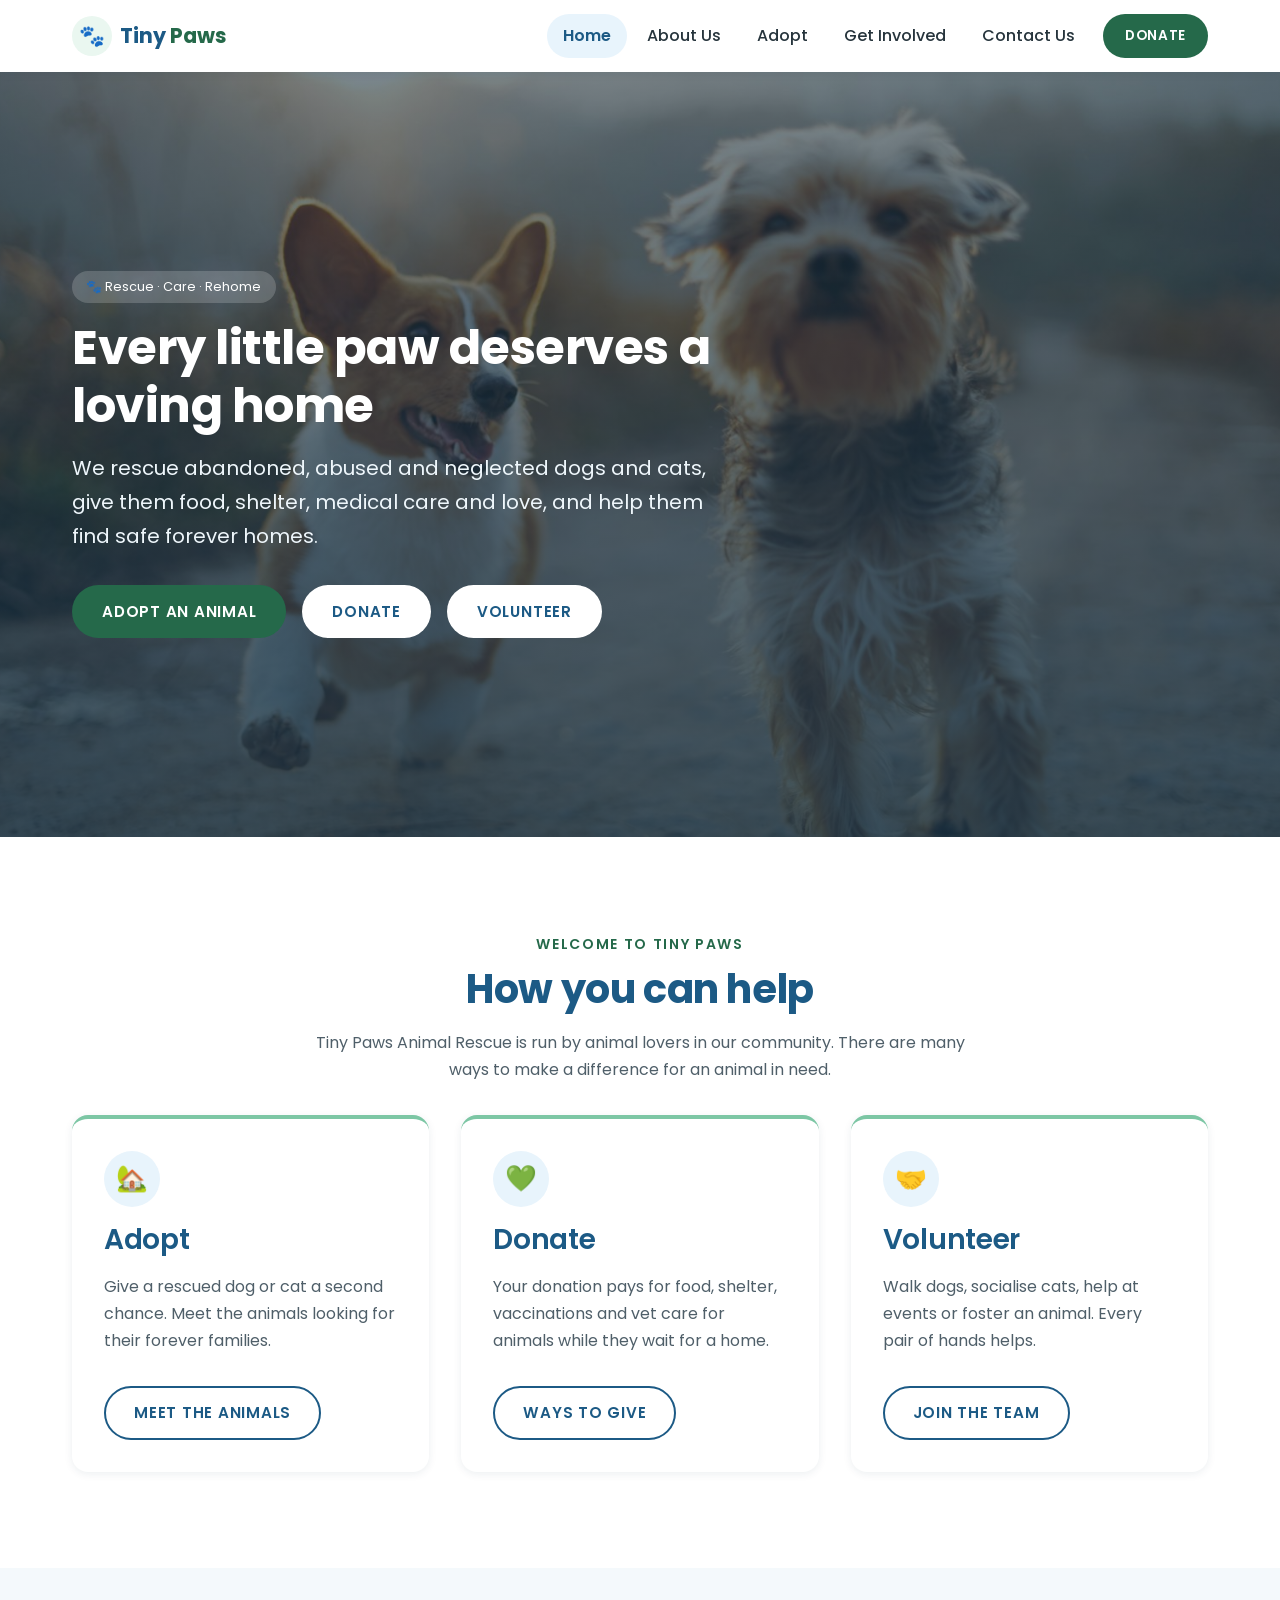
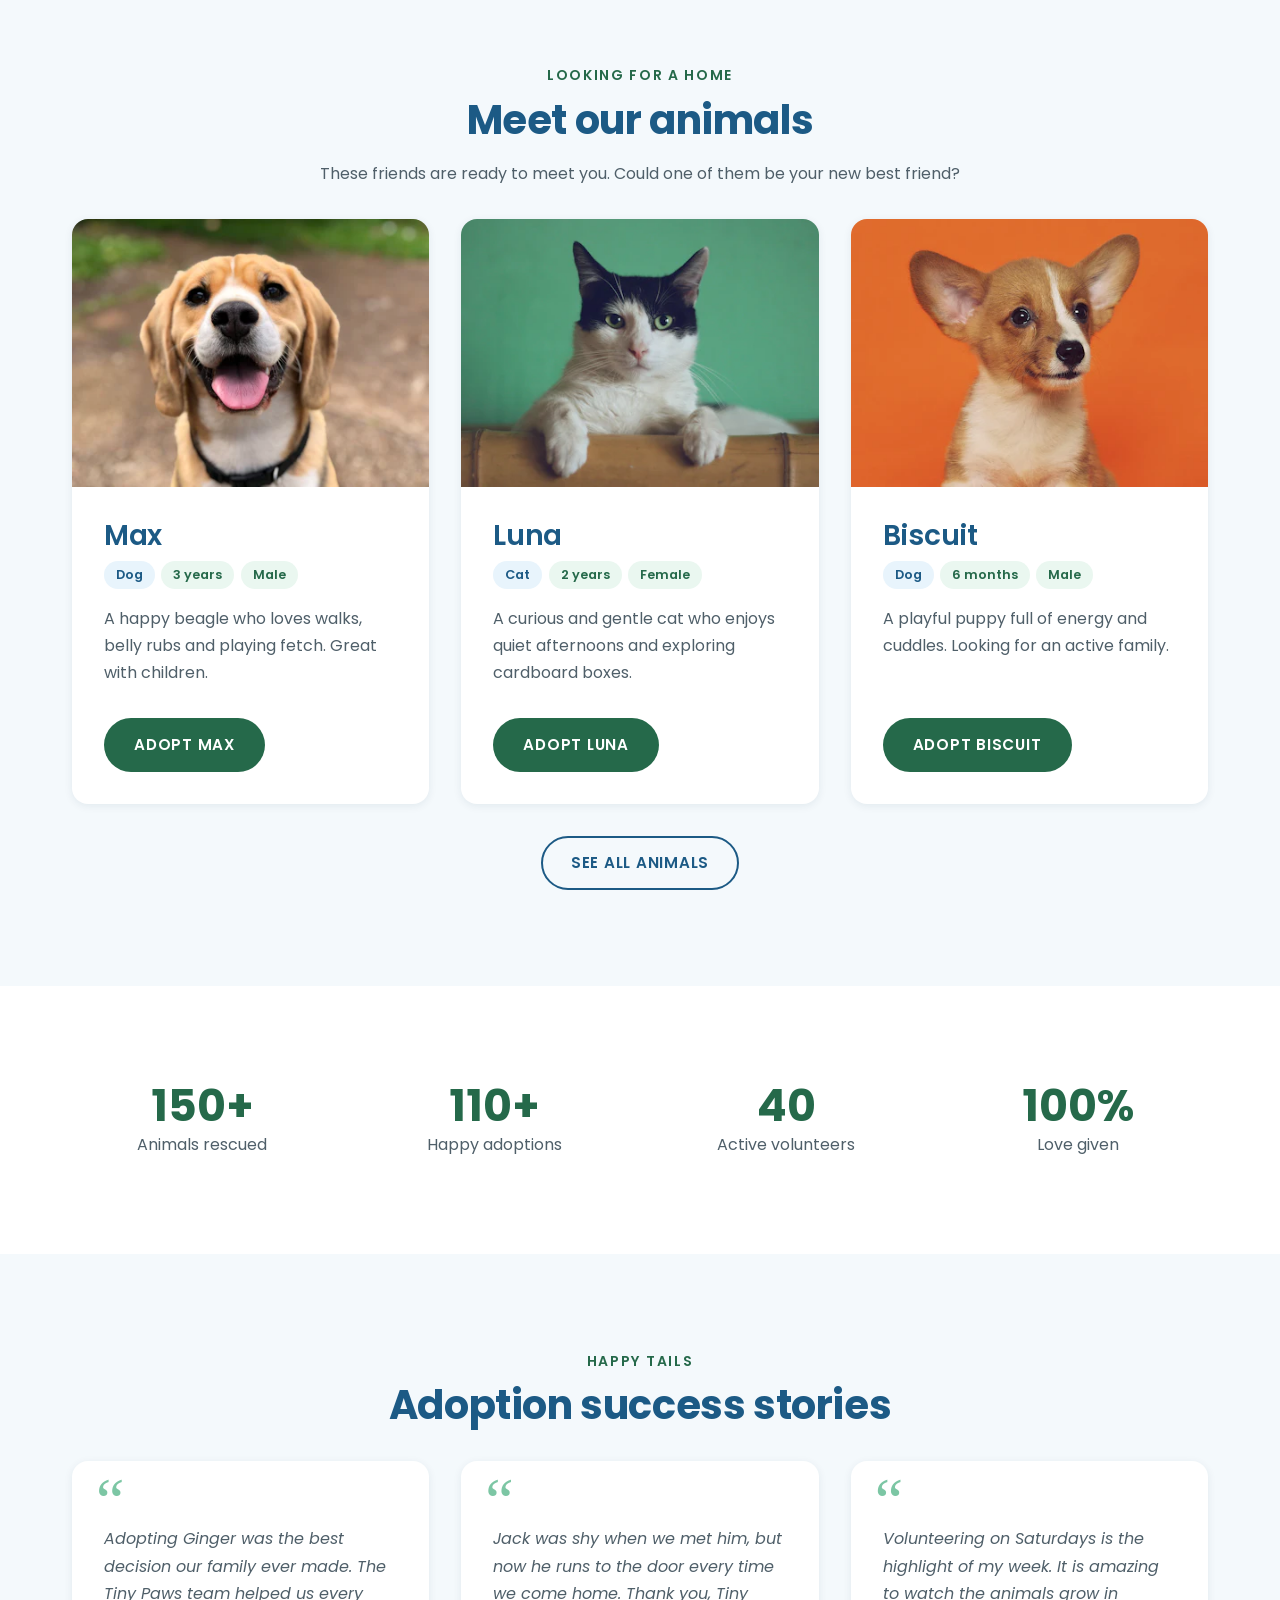
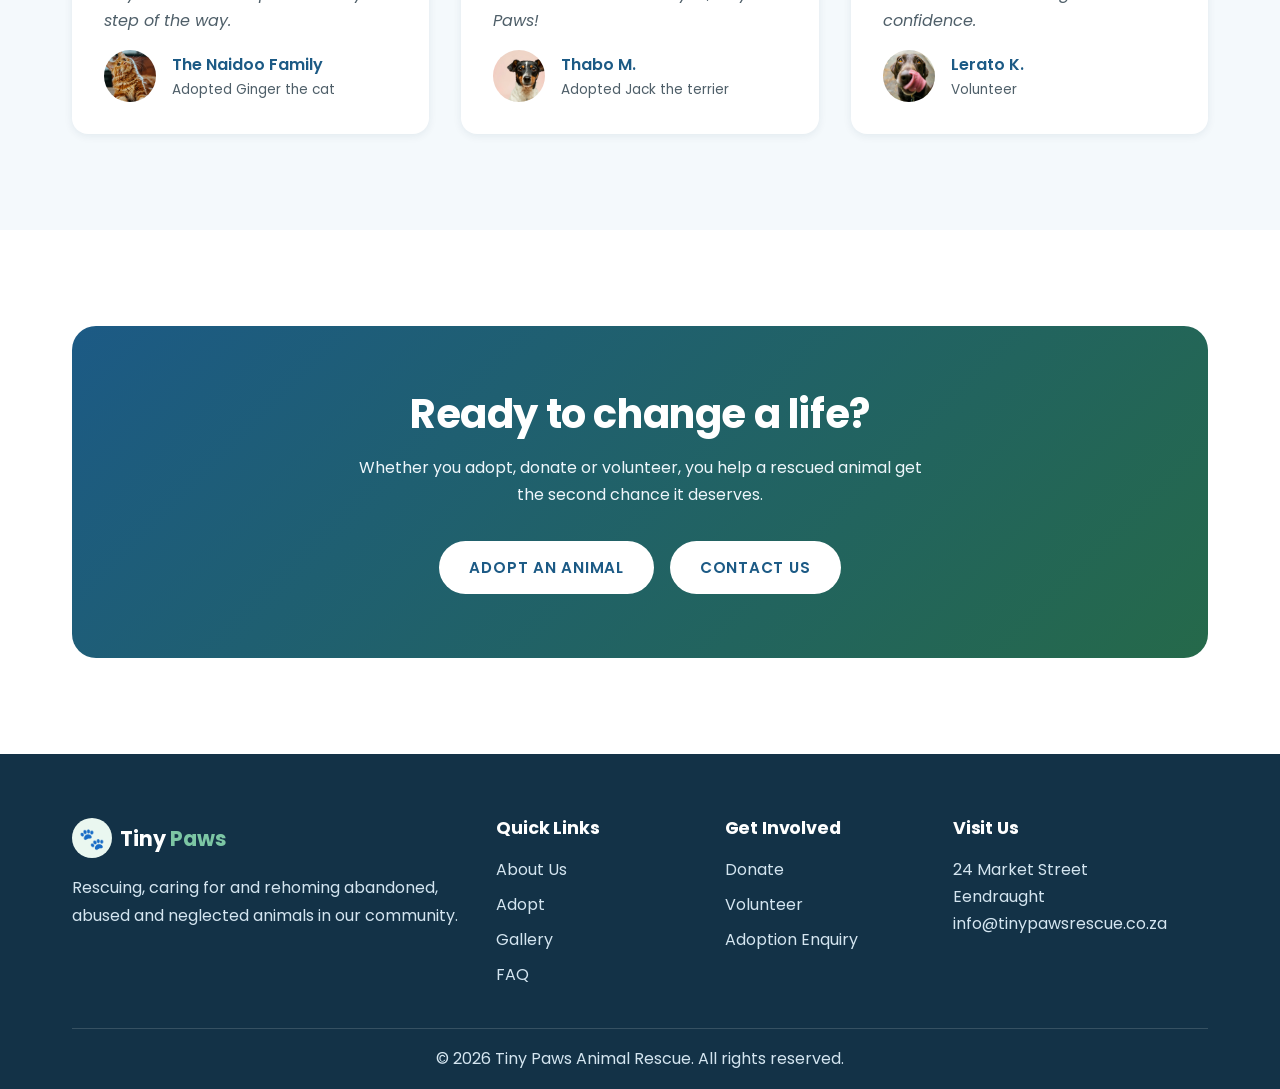
==== index.html @ 9436debb "Add initial Tiny Paws Animal Rescue HTML/CSS site (Part 2)" ====
<!DOCTYPE html>
<html lang="en">
<head>
  <meta charset="UTF-8">
  <meta name="viewport" content="width=device-width, initial-scale=1.0">
  <meta name="description" content="Tiny Paws Animal Rescue rescues and cares for abandoned, abused and neglected dogs and cats in Eendraught and helps them find loving forever homes.">
  <title>Tiny Paws Animal Rescue | Home</title>
  <link rel="preconnect" href="https://fonts.googleapis.com">
  <link rel="preconnect" href="https://fonts.gstatic.com" crossorigin>
  <link href="https://fonts.googleapis.com/css2?family=Poppins:wght@400;500;600;700&display=swap" rel="stylesheet">
  <link rel="stylesheet" href="css/style.css">
</head>
<body>
  <a class="skip-link" href="#main-content">Skip to main content</a>

  <!-- ===== Header ===== -->
  <header class="site-header">
    <div class="container nav-bar">
      <a href="index.html" class="logo">
        <span class="logo-icon" aria-hidden="true">🐾</span>
        <span>Tiny <span class="logo-accent">Paws</span></span>
      </a>

      <input type="checkbox" id="nav-toggle" class="nav-toggle" aria-label="Toggle navigation menu">
      <label for="nav-toggle" class="nav-toggle-label" aria-hidden="true">
        <span class="hamburger-line"></span>
        <span class="hamburger-line"></span>
        <span class="hamburger-line"></span>
      </label>

      <nav class="main-nav" aria-label="Main navigation">
        <ul class="nav-list">
          <li><a href="index.html" class="nav-link" aria-current="page">Home</a></li>
          <li><a href="about.html" class="nav-link">About Us</a></li>
          <li><a href="adopt.html" class="nav-link">Adopt</a></li>
          <li><a href="get-involved.html" class="nav-link">Get Involved</a></li>
          <li><a href="contact.html" class="nav-link">Contact Us</a></li>
          <li class="nav-cta"><a href="get-involved.html#donate" class="btn btn-primary">Donate</a></li>
        </ul>
      </nav>
    </div>
  </header>

  <main id="main-content">
    <!-- ===== Hero ===== -->
    <section class="hero-section" aria-labelledby="hero-title">
      <div class="container">
        <div class="hero-content">
          <span class="hero-eyebrow">🐾 Rescue · Care · Rehome</span>
          <h1 id="hero-title" class="hero-title">Every little paw deserves a loving home</h1>
          <p class="hero-text">We rescue abandoned, abused and neglected dogs and cats, give them food, shelter, medical care and love, and help them find safe forever homes.</p>
          <div class="btn-group">
            <a href="adopt.html" class="btn btn-primary btn-pulse">Adopt an Animal</a>
            <a href="get-involved.html#donate" class="btn btn-light">Donate</a>
            <a href="get-involved.html#volunteer" class="btn btn-light">Volunteer</a>
          </div>
        </div>
      </div>
    </section>

    <!-- ===== Welcome / How you can help ===== -->
    <section class="section" aria-labelledby="help-title">
      <div class="container">
        <div class="section-header">
          <h5>Welcome to Tiny Paws</h5>
          <h2 id="help-title">How you can help</h2>
          <p>Tiny Paws Animal Rescue is run by animal lovers in our community. There are many ways to make a difference for an animal in need.</p>
        </div>

        <div class="card-grid">
          <article class="feature-card">
            <div class="feature-icon" aria-hidden="true">🏡</div>
            <h3>Adopt</h3>
            <p>Give a rescued dog or cat a second chance. Meet the animals looking for their forever families.</p>
            <a href="adopt.html" class="btn btn-secondary">Meet the animals</a>
          </article>
          <article class="feature-card">
            <div class="feature-icon" aria-hidden="true">💚</div>
            <h3>Donate</h3>
            <p>Your donation pays for food, shelter, vaccinations and vet care for animals while they wait for a home.</p>
            <a href="get-involved.html#donate" class="btn btn-secondary">Ways to give</a>
          </article>
          <article class="feature-card">
            <div class="feature-icon" aria-hidden="true">🤝</div>
            <h3>Volunteer</h3>
            <p>Walk dogs, socialise cats, help at events or foster an animal. Every pair of hands helps.</p>
            <a href="get-involved.html#volunteer" class="btn btn-secondary">Join the team</a>
          </article>
        </div>
      </div>
    </section>

    <!-- ===== Featured animals ===== -->
    <section class="section section-alt" aria-labelledby="featured-title">
      <div class="container">
        <div class="section-header">
          <h5>Looking for a home</h5>
          <h2 id="featured-title">Meet our animals</h2>
          <p>These friends are ready to meet you. Could one of them be your new best friend?</p>
        </div>

        <div class="card-grid">
          <article class="animal-card">
            <picture class="animal-image">
              <source type="image/webp" srcset="images/beagle-max-400.webp 400w, images/beagle-max-800.webp 800w" sizes="(min-width: 1024px) 380px, (min-width: 769px) 45vw, 100vw">
              <img src="images/beagle-max-400.jpg" srcset="images/beagle-max-400.jpg 400w, images/beagle-max-800.jpg 800w" sizes="(min-width: 1024px) 380px, (min-width: 769px) 45vw, 100vw" alt="Max, a smiling beagle with a black collar" width="400" height="300" loading="lazy">
            </picture>
            <div class="animal-body">
              <h3>Max</h3>
              <ul class="tag-list" aria-label="Details">
                <li class="tag tag-blue">Dog</li>
                <li class="tag">3 years</li>
                <li class="tag">Male</li>
              </ul>
              <p>A happy beagle who loves walks, belly rubs and playing fetch. Great with children.</p>
              <a href="adopt.html#adoption-form" class="btn btn-primary">Adopt Max</a>
            </div>
          </article>

          <article class="animal-card">
            <picture class="animal-image">
              <source type="image/webp" srcset="images/cat-luna-400.webp 400w, images/cat-luna-800.webp 800w" sizes="(min-width: 1024px) 380px, (min-width: 769px) 45vw, 100vw">
              <img src="images/cat-luna-400.jpg" srcset="images/cat-luna-400.jpg 400w, images/cat-luna-800.jpg 800w" sizes="(min-width: 1024px) 380px, (min-width: 769px) 45vw, 100vw" alt="Luna, a black and white cat peeking out of a box" width="400" height="300" loading="lazy">
            </picture>
            <div class="animal-body">
              <h3>Luna</h3>
              <ul class="tag-list" aria-label="Details">
                <li class="tag tag-blue">Cat</li>
                <li class="tag">2 years</li>
                <li class="tag">Female</li>
              </ul>
              <p>A curious and gentle cat who enjoys quiet afternoons and exploring cardboard boxes.</p>
              <a href="adopt.html#adoption-form" class="btn btn-primary">Adopt Luna</a>
            </div>
          </article>

          <article class="animal-card">
            <picture class="animal-image">
              <source type="image/webp" srcset="images/corgi-biscuit-400.webp 400w, images/corgi-biscuit-800.webp 800w" sizes="(min-width: 1024px) 380px, (min-width: 769px) 45vw, 100vw">
              <img src="images/corgi-biscuit-400.jpg" srcset="images/corgi-biscuit-400.jpg 400w, images/corgi-biscuit-800.jpg 800w" sizes="(min-width: 1024px) 380px, (min-width: 769px) 45vw, 100vw" alt="Biscuit, a corgi-mix puppy with big ears" width="400" height="300" loading="lazy">
            </picture>
            <div class="animal-body">
              <h3>Biscuit</h3>
              <ul class="tag-list" aria-label="Details">
                <li class="tag tag-blue">Dog</li>
                <li class="tag">6 months</li>
                <li class="tag">Male</li>
              </ul>
              <p>A playful puppy full of energy and cuddles. Looking for an active family.</p>
              <a href="adopt.html#adoption-form" class="btn btn-primary">Adopt Biscuit</a>
            </div>
          </article>
        </div>

        <div class="section-footer">
          <a href="adopt.html" class="btn btn-secondary">See all animals</a>
        </div>
      </div>
    </section>

    <!-- ===== Stats ===== -->
    <section class="section" aria-labelledby="stats-title">
      <div class="container">
        <h2 id="stats-title" class="sr-only">Our impact</h2>
        <div class="stats-grid">
          <div class="stat">
            <span class="stat-number">150+</span>
            <span class="stat-label">Animals rescued</span>
          </div>
          <div class="stat">
            <span class="stat-number">110+</span>
            <span class="stat-label">Happy adoptions</span>
          </div>
          <div class="stat">
            <span class="stat-number">40</span>
            <span class="stat-label">Active volunteers</span>
          </div>
          <div class="stat">
            <span class="stat-number">100%</span>
            <span class="stat-label">Love given</span>
          </div>
        </div>
      </div>
    </section>

    <!-- ===== Testimonials ===== -->
    <section class="section section-alt" aria-labelledby="stories-title">
      <div class="container">
        <div class="section-header">
          <h5>Happy tails</h5>
          <h2 id="stories-title">Adoption success stories</h2>
        </div>

        <div class="card-grid">
          <figure class="testimonial-card">
            <blockquote class="testimonial-text">
              <p>Adopting Ginger was the best decision our family ever made. The Tiny Paws team helped us every step of the way.</p>
            </blockquote>
            <figcaption class="testimonial-author">
              <img src="images/cat-ginger-400.jpg" alt="" width="52" height="52" loading="lazy">
              <span>
                <span class="testimonial-name">The Naidoo Family</span>
                <span class="testimonial-role">Adopted Ginger the cat</span>
              </span>
            </figcaption>
          </figure>

          <figure class="testimonial-card">
            <blockquote class="testimonial-text">
              <p>Jack was shy when we met him, but now he runs to the door every time we come home. Thank you, Tiny Paws!</p>
            </blockquote>
            <figcaption class="testimonial-author">
              <img src="images/terrier-jack-400.jpg" alt="" width="52" height="52" loading="lazy">
              <span>
                <span class="testimonial-name">Thabo M.</span>
                <span class="testimonial-role">Adopted Jack the terrier</span>
              </span>
            </figcaption>
          </figure>

          <figure class="testimonial-card">
            <blockquote class="testimonial-text">
              <p>Volunteering on Saturdays is the highlight of my week. It is amazing to watch the animals grow in confidence.</p>
            </blockquote>
            <figcaption class="testimonial-author">
              <img src="images/labrador-happy-400.jpg" alt="" width="52" height="52" loading="lazy">
              <span>
                <span class="testimonial-name">Lerato K.</span>
                <span class="testimonial-role">Volunteer</span>
              </span>
            </figcaption>
          </figure>
        </div>
      </div>
    </section>

    <!-- ===== CTA ===== -->
    <section class="section" aria-labelledby="cta-title">
      <div class="container">
        <div class="cta-banner">
          <h2 id="cta-title">Ready to change a life?</h2>
          <p>Whether you adopt, donate or volunteer, you help a rescued animal get the second chance it deserves.</p>
          <div class="btn-group">
            <a href="adopt.html" class="btn btn-light">Adopt an Animal</a>
            <a href="contact.html" class="btn btn-light">Contact Us</a>
          </div>
        </div>
      </div>
    </section>
  </main>

  <!-- ===== Footer ===== -->
  <footer class="site-footer">
    <div class="container">
      <div class="footer-grid">
        <div>
          <a href="index.html" class="logo">
            <span class="logo-icon" aria-hidden="true">🐾</span>
            <span>Tiny <span class="logo-accent">Paws</span></span>
          </a>
          <p>Rescuing, caring for and rehoming abandoned, abused and neglected animals in our community.</p>
        </div>
        <div>
          <h2>Quick Links</h2>
          <ul class="footer-links">
            <li><a href="about.html">About Us</a></li>
            <li><a href="adopt.html">Adopt</a></li>
            <li><a href="about.html#gallery">Gallery</a></li>
            <li><a href="contact.html#faq">FAQ</a></li>
          </ul>
        </div>
        <div>
          <h2>Get Involved</h2>
          <ul class="footer-links">
            <li><a href="get-involved.html#donate">Donate</a></li>
            <li><a href="get-involved.html#volunteer">Volunteer</a></li>
            <li><a href="adopt.html#adoption-form">Adoption Enquiry</a></li>
          </ul>
        </div>
        <div>
          <h2>Visit Us</h2>
          <address>
            24 Market Street<br>
            Eendraught<br>
            <a href="mailto:info@tinypawsrescue.co.za">info@tinypawsrescue.co.za</a>
          </address>
        </div>
      </div>
      <div class="footer-bottom">
        <p>&copy; 2026 Tiny Paws Animal Rescue. All rights reserved.</p>
      </div>
    </div>
  </footer>
</body>
</html>
---- css/style.css ----
/* ==========================================================================
   TINY PAWS ANIMAL RESCUE — MAIN STYLESHEET (style.css)
   Mobile-first, responsive, WCAG 2.1 AA.

   Link on every page (inside <head>):
   <link rel="stylesheet" href="css/style.css">

   CONTENTS
   01. CSS Reset
   02. Custom Properties (Design Tokens)
   03. Base Typography
   04. Links & Buttons
   05. Layout Helpers (container, sections)
   06. Header & Navigation (incl. hamburger)
   07. Hero Section & Page Banner
   08. Cards & Grids (features, animals, stats)
   09. Split Section
   10. Gallery
   11. Testimonials
   12. Call-to-Action Banner
   13. Forms
   14. Contact Section
   15. FAQ
   16. Donate
   17. Footer
   18. Utilities & Accessibility
   19. Animations
   20. Media Queries (480 / 768 / 1024 / 1440)
   21. Reduced Motion
   22. Print Styles
   ========================================================================== */


/* ==========================================================================
   01. CSS RESET
   ========================================================================== */
*,
*::before,
*::after {
  box-sizing: border-box;
  margin: 0;
  padding: 0;
}

html {
  -webkit-text-size-adjust: 100%;
  text-size-adjust: 100%;
  scroll-behavior: smooth;
}

body {
  min-height: 100vh;
  overflow-x: hidden;
}

img,
picture,
svg {
  display: block;
  max-width: 100%;
  height: auto;
}

input,
button,
textarea,
select {
  font: inherit;
  color: inherit;
}

ul[role="list"],
ol[role="list"] {
  list-style: none;
}

p,
h1,
h2,
h3,
h4,
h5,
h6 {
  overflow-wrap: break-word;
}


/* ==========================================================================
   02. CUSTOM PROPERTIES (DESIGN TOKENS)
   Colours follow the project proposal: light blue, white and soft green.
   "-dark" shades are used wherever text sits on the colour, so that
   contrast meets WCAG AA (4.5:1 or better).
   ========================================================================== */
:root {
  /* Colour palette */
  --color-primary: #5aa9e6;         /* Light Blue – decorative, borders */
  --color-primary-dark: #1c5a85;    /* Deep Blue – headings, links (7.2:1 on white) */
  --color-primary-light: #e8f4fc;   /* Pale Blue – section backgrounds */
  --color-secondary: #7cc6a4;       /* Soft Green – decorative */
  --color-secondary-dark: #25694a;  /* Deep Green – CTA buttons (6.4:1 with white) */
  --color-secondary-light: #eaf7f0; /* Pale Green – tags, highlights */
  --color-text: #26343c;            /* Charcoal – body text */
  --color-text-muted: #4f5f69;      /* Muted text (6.4:1 on white) */
  --color-white: #ffffff;
  --color-bg-light: #f4f9fc;        /* Light section background */
  --color-border: #d3e3ee;
  --color-footer: #133247;
  --color-error: #b3261e;

  /* Typography — Poppins throughout (per proposal), Arial fallback */
  --font-heading: "Poppins", Arial, Helvetica, sans-serif;
  --font-subheading: "Poppins", Arial, Helvetica, sans-serif;
  --font-body: "Poppins", Arial, Helvetica, sans-serif;

  /* Spacing scale */
  --space-xs: 0.5rem;
  --space-sm: 1rem;
  --space-md: 2rem;
  --space-lg: 4rem;
  --space-xl: 6rem;
  --section-padding: clamp(3rem, 8vw, 6rem);

  /* Border radius */
  --radius-sm: 0.5rem;
  --radius-md: 1rem;
  --radius-lg: 1.5rem;
  --radius-pill: 50rem;
  --radius-round: 50%;

  /* Shadows */
  --shadow-sm: 0 2px 8px rgba(19, 50, 71, 0.08);
  --shadow-md: 0 8px 24px rgba(19, 50, 71, 0.12);
  --shadow-lg: 0 16px 40px rgba(19, 50, 71, 0.18);

  /* Motion */
  --transition-fast: 0.2s ease;
  --transition-base: 0.3s ease;

  /* Layout */
  --container-max: 1200px;
  --header-height: 4.5rem;
}


/* ==========================================================================
   03. BASE TYPOGRAPHY
   ========================================================================== */
body {
  font-family: var(--font-body);
  font-size: 1rem;
  font-weight: 400;
  line-height: 1.7;
  color: var(--color-text);
  background-color: var(--color-white);
}

h1,
h2,
h3,
h4 {
  font-family: var(--font-heading);
  color: var(--color-primary-dark);
  line-height: 1.2;
  letter-spacing: -0.01em;
  margin-bottom: var(--space-sm);
}

h1 {
  font-size: clamp(2.1rem, 5vw + 0.5rem, 3rem);
  font-weight: 700;
}

h2 {
  font-size: clamp(1.75rem, 3.5vw + 0.5rem, 2.5rem);
  font-weight: 700;
}

h3 {
  font-size: clamp(1.3rem, 2vw + 0.5rem, 1.75rem);
  font-weight: 600;
}

h4 {
  font-size: 1.25rem;
  font-weight: 600;
}

h5,
h6 {
  font-family: var(--font-subheading);
  font-size: 0.875rem;
  font-weight: 600;
  text-transform: uppercase;
  letter-spacing: 0.12em;
  color: var(--color-secondary-dark);
  margin-bottom: var(--space-xs);
}

h6 {
  font-size: 0.75rem;
}

p {
  font-size: 1rem;
  line-height: 1.7;
  margin-bottom: var(--space-sm);
}

p:last-child {
  margin-bottom: 0;
}

strong {
  font-weight: 600;
}

.lead {
  font-size: clamp(1.05rem, 1vw + 0.8rem, 1.2rem);
  color: var(--color-text-muted);
}


/* ==========================================================================
   04. LINKS & BUTTONS
   ========================================================================== */
a {
  color: var(--color-primary-dark);
  text-underline-offset: 0.2em;
  transition: color var(--transition-fast);
}

a:visited {
  color: #3d4f8c;
}

a:hover {
  color: var(--color-secondary-dark);
}

a:active {
  color: var(--color-text);
}

/* Base button */
.btn {
  display: inline-flex;
  align-items: center;
  justify-content: center;
  gap: var(--space-xs);
  min-height: 2.75rem; /* 44px touch target */
  padding: 0.75rem 1.75rem;
  font-family: var(--font-subheading);
  font-size: 0.95rem;
  font-weight: 600;
  text-transform: uppercase;
  letter-spacing: 0.05em;
  text-decoration: none;
  border: 2px solid transparent;
  border-radius: var(--radius-pill);
  cursor: pointer;
  transition: transform var(--transition-base),
    box-shadow var(--transition-base),
    background-color var(--transition-base),
    color var(--transition-base);
}

/* Primary — green CTA */
.btn-primary,
.btn-primary:visited {
  background-color: var(--color-secondary-dark);
  color: var(--color-white);
}

.btn-primary:hover {
  background-color: #1d563c;
  color: var(--color-white);
  transform: translateY(-3px);
  box-shadow: var(--shadow-md);
}

/* Secondary — outlined blue, fills on hover */
.btn-secondary,
.btn-secondary:visited {
  background-color: transparent;
  border-color: var(--color-primary-dark);
  color: var(--color-primary-dark);
}

.btn-secondary:hover {
  background-color: var(--color-primary-dark);
  color: var(--color-white);
  transform: translateY(-3px);
  box-shadow: var(--shadow-md);
}

/* Light — for dark or image backgrounds */
.btn-light,
.btn-light:visited {
  background-color: var(--color-white);
  color: var(--color-primary-dark);
}

.btn-light:hover {
  background-color: var(--color-primary-light);
  color: var(--color-primary-dark);
  transform: translateY(-3px);
  box-shadow: var(--shadow-md);
}

.btn:active {
  transform: translateY(0);
  box-shadow: var(--shadow-sm);
}

.btn:disabled,
.btn[aria-disabled="true"] {
  opacity: 0.55;
  cursor: not-allowed;
  transform: none;
  box-shadow: none;
}

.btn-block {
  width: 100%;
}

.btn-group {
  display: flex;
  flex-wrap: wrap;
  gap: var(--space-sm);
}


/* ==========================================================================
   05. LAYOUT HELPERS
   ========================================================================== */
.container {
  width: 100%;
  max-width: var(--container-max);
  margin-inline: auto;
  padding-inline: 1rem;
}

.section {
  padding-block: var(--section-padding);
}

.section-alt {
  background-color: var(--color-bg-light);
}

.section-header {
  max-width: 42rem;
  margin: 0 auto var(--space-md);
  text-align: center;
}

.section-header p {
  color: var(--color-text-muted);
}

.section-footer {
  margin-top: var(--space-md);
  text-align: center;
}


/* ==========================================================================
   06. HEADER & NAVIGATION
   Hamburger menu uses a hidden checkbox (no JavaScript required).
   ========================================================================== */
.site-header {
  position: sticky;
  top: 0;
  z-index: 1000;
  background-color: var(--color-white);
  box-shadow: var(--shadow-sm);
}

.nav-bar {
  position: relative;
  display: flex;
  align-items: center;
  justify-content: space-between;
  min-height: var(--header-height);
}

.logo,
.logo:visited {
  display: flex;
  align-items: center;
  gap: var(--space-xs);
  font-family: var(--font-heading);
  font-size: 1.3rem;
  font-weight: 700;
  color: var(--color-primary-dark);
  text-decoration: none;
}

.logo:hover {
  color: var(--color-primary-dark);
}

.logo-icon {
  display: grid;
  place-items: center;
  width: 2.5rem;
  height: 2.5rem;
  font-size: 1.3rem;
  background-color: var(--color-secondary-light);
  border-radius: var(--radius-round);
}

.logo-accent {
  color: var(--color-secondary-dark);
}

/* Hamburger button (label for the checkbox) */
.nav-toggle-label {
  display: flex;
  flex-direction: column;
  justify-content: center;
  gap: 5px;
  width: 2.75rem;
  height: 2.75rem;
  padding: 0.6rem;
  border-radius: var(--radius-sm);
  cursor: pointer;
  transition: background-color var(--transition-fast);
}

.nav-toggle-label:hover {
  background-color: var(--color-primary-light);
}

.hamburger-line {
  display: block;
  width: 100%;
  height: 3px;
  background-color: var(--color-primary-dark);
  border-radius: 2px;
  transition: transform var(--transition-base), opacity var(--transition-base);
}

/* Show keyboard focus on the label when the hidden checkbox is focused */
.nav-toggle:focus-visible + .nav-toggle-label {
  outline: 3px solid var(--color-primary);
  outline-offset: 2px;
}

/* Animate hamburger into an "X" when open */
.nav-toggle:checked + .nav-toggle-label .hamburger-line:nth-child(1) {
  transform: translateY(8px) rotate(45deg);
}

.nav-toggle:checked + .nav-toggle-label .hamburger-line:nth-child(2) {
  opacity: 0;
}

.nav-toggle:checked + .nav-toggle-label .hamburger-line:nth-child(3) {
  transform: translateY(-8px) rotate(-45deg);
}

/* Mobile menu panel (hidden by default) */
.main-nav {
  position: absolute;
  top: 100%;
  left: -1rem;
  right: -1rem;
  display: none;
  background-color: var(--color-white);
  box-shadow: var(--shadow-md);
}

.nav-toggle:checked ~ .main-nav {
  display: block;
  animation: fadeIn 0.25s ease;
}

.nav-list {
  list-style: none;
  display: flex;
  flex-direction: column;
  padding: var(--space-sm);
}

.nav-link,
.nav-link:visited {
  display: block;
  padding: 0.75rem 1rem;
  font-family: var(--font-subheading);
  font-weight: 500;
  color: var(--color-text);
  text-decoration: none;
  border-radius: var(--radius-sm);
  transition: background-color var(--transition-fast), color var(--transition-fast);
}

.nav-link:hover,
.nav-link[aria-current="page"] {
  background-color: var(--color-primary-light);
  color: var(--color-primary-dark);
}

.nav-link[aria-current="page"] {
  font-weight: 600;
}

.nav-cta {
  margin-top: var(--space-xs);
}


/* ==========================================================================
   07. HERO SECTION & PAGE BANNER
   ========================================================================== */
.hero-section {
  position: relative;
  display: flex;
  align-items: center;
  min-height: 80vh;
  padding-block: var(--space-lg);
  color: var(--color-white);
  background-color: var(--color-primary-dark);
  background-image: url("../images/hero-800.jpg");
  background-image: image-set(
    url("../images/hero-800.jpg") 1x,
    url("../images/hero-1600.jpg") 2x
  );
  background-size: cover;
  background-position: center 30%;
}

/* Dark gradient overlay keeps white text readable on the photo */
.hero-section::before {
  content: "";
  position: absolute;
  inset: 0;
  background: linear-gradient(
    180deg,
    rgba(19, 50, 71, 0.55) 0%,
    rgba(19, 50, 71, 0.8) 100%
  );
}

.hero-content {
  position: relative;
  z-index: 1;
  max-width: 40rem;
  animation: fadeInUp 0.9s ease both;
}

.hero-eyebrow {
  display: inline-block;
  padding: 0.35rem 0.9rem;
  margin-bottom: var(--space-sm);
  font-size: 0.8rem;
  color: var(--color-white);
  background-color: rgba(255, 255, 255, 0.18);
  border-radius: var(--radius-pill);
}

.hero-title {
  color: var(--color-white);
}

.hero-text {
  font-size: clamp(1.05rem, 1vw + 0.8rem, 1.25rem);
  margin-bottom: var(--space-md);
  color: #eef6fb;
}

/* Inner page banner */
.page-banner {
  padding-block: clamp(2.5rem, 6vw, 4.5rem);
  text-align: center;
  background: linear-gradient(135deg, var(--color-primary-light), var(--color-secondary-light));
}

.page-banner p {
  max-width: 40rem;
  margin-inline: auto;
  color: var(--color-text-muted);
}


/* ==========================================================================
   08. CARDS & GRIDS
   ========================================================================== */
/* Responsive auto-fit grid; min() prevents overflow on very small screens */
.card-grid {
  display: grid;
  grid-template-columns: repeat(auto-fit, minmax(min(300px, 100%), 1fr));
  gap: var(--space-md);
}

.card-grid-sm {
  grid-template-columns: repeat(auto-fit, minmax(min(240px, 100%), 1fr));
}

/* Feature / info card */
.feature-card {
  padding: var(--space-md);
  background-color: var(--color-white);
  border-radius: var(--radius-md);
  box-shadow: var(--shadow-sm);
  border-top: 4px solid var(--color-secondary);
  transition: transform var(--transition-base), box-shadow var(--transition-base);
}

.feature-card:hover {
  transform: translateY(-6px);
  box-shadow: var(--shadow-md);
}

.feature-icon {
  display: grid;
  place-items: center;
  width: 3.5rem;
  height: 3.5rem;
  margin-bottom: var(--space-sm);
  font-size: 1.6rem;
  font-weight: 700;
  color: var(--color-primary-dark);
  background-color: var(--color-primary-light);
  border-radius: var(--radius-round);
}

.feature-card p {
  color: var(--color-text-muted);
}

.feature-card .btn {
  margin-top: var(--space-sm);
}

/* Animal profile card */
.animal-card {
  display: flex;
  flex-direction: column;
  overflow: hidden;
  background-color: var(--color-white);
  border-radius: var(--radius-md);
  box-shadow: var(--shadow-sm);
  transition: transform var(--transition-base), box-shadow var(--transition-base);
}

.animal-card:hover {
  transform: translateY(-6px);
  box-shadow: var(--shadow-md);
}

.animal-image img {
  width: 100%;
  aspect-ratio: 4 / 3;
  object-fit: cover;
  transition: transform 0.5s ease;
}

.animal-card:hover .animal-image img {
  transform: scale(1.05);
}

.animal-image {
  overflow: hidden;
}

.animal-body {
  display: flex;
  flex-direction: column;
  flex: 1;
  padding: var(--space-md);
}

.animal-body h3 {
  margin-bottom: var(--space-xs);
}

.animal-body p {
  flex: 1;
  color: var(--color-text-muted);
}

.animal-body .btn {
  margin-top: var(--space-sm);
  align-self: flex-start;
}

.tag-list {
  list-style: none;
  display: flex;
  flex-wrap: wrap;
  gap: 0.4rem;
  margin-bottom: var(--space-sm);
}

.tag {
  padding: 0.2rem 0.75rem;
  font-size: 0.8rem;
  font-weight: 600;
  color: var(--color-secondary-dark);
  background-color: var(--color-secondary-light);
  border-radius: var(--radius-pill);
}

.tag-blue {
  color: var(--color-primary-dark);
  background-color: var(--color-primary-light);
}

/* Stats */
.stats-grid {
  display: grid;
  grid-template-columns: repeat(2, 1fr);
  gap: var(--space-md);
  text-align: center;
}

.stat-number {
  display: block;
  font-family: var(--font-heading);
  font-size: clamp(2rem, 4vw + 0.5rem, 2.75rem);
  font-weight: 700;
  line-height: 1.1;
  color: var(--color-secondary-dark);
}

.stat-label {
  color: var(--color-text-muted);
}


/* ==========================================================================
   09. SPLIT SECTION (text + image)
   ========================================================================== */
.split-section {
  display: grid;
  gap: var(--space-md);
  align-items: center;
}

.split-image img {
  width: 100%;
  border-radius: var(--radius-lg);
  box-shadow: var(--shadow-md);
  object-fit: cover;
}

.check-list {
  list-style: none;
  margin-bottom: var(--space-md);
}

.check-list li {
  position: relative;
  padding-left: 2rem;
  margin-bottom: var(--space-xs);
}

.check-list li::before {
  content: "✓";
  position: absolute;
  left: 0;
  top: 0.1rem;
  display: grid;
  place-items: center;
  width: 1.4rem;
  height: 1.4rem;
  font-size: 0.8rem;
  font-weight: 700;
  color: var(--color-white);
  background-color: var(--color-secondary-dark);
  border-radius: var(--radius-round);
}


/* ==========================================================================
   10. GALLERY
   ========================================================================== */
.gallery-grid {
  display: grid;
  grid-template-columns: repeat(2, 1fr);
  gap: var(--space-sm);
}

.gallery-item {
  position: relative;
  overflow: hidden;
  border-radius: var(--radius-md);
  box-shadow: var(--shadow-sm);
}

.gallery-item img {
  width: 100%;
  height: 100%;
  aspect-ratio: 1 / 1;
  object-fit: cover;
  transition: transform 0.5s ease;
}

.gallery-item:hover img {
  transform: scale(1.08);
}

.gallery-caption {
  position: absolute;
  inset: auto 0 0 0;
  padding: 1.5rem 0.75rem 0.6rem;
  font-size: 0.85rem;
  font-weight: 500;
  color: var(--color-white);
  background: linear-gradient(transparent, rgba(19, 50, 71, 0.85));
}


/* ==========================================================================
   11. TESTIMONIALS
   ========================================================================== */
.testimonial-card {
  position: relative;
  padding: var(--space-md);
  padding-top: var(--space-lg);
  background-color: var(--color-white);
  border-radius: var(--radius-md);
  box-shadow: var(--shadow-sm);
}

.testimonial-card::before {
  content: "\201C";
  position: absolute;
  top: 0.5rem;
  left: 1.5rem;
  font-family: Georgia, serif;
  font-size: 4rem;
  line-height: 1;
  color: var(--color-secondary);
}

.testimonial-text {
  font-style: italic;
  color: var(--color-text-muted);
}

.testimonial-author {
  display: flex;
  align-items: center;
  gap: var(--space-sm);
  margin-top: var(--space-sm);
}

.testimonial-author img {
  width: 3.25rem;
  height: 3.25rem;
  border-radius: var(--radius-round);
  object-fit: cover;
}

.testimonial-name {
  font-weight: 600;
  color: var(--color-primary-dark);
}

.testimonial-role {
  display: block;
  font-size: 0.85rem;
  color: var(--color-text-muted);
}


/* ==========================================================================
   12. CALL-TO-ACTION BANNER
   ========================================================================== */
.cta-banner {
  padding: clamp(2rem, 6vw, 4rem) clamp(1.25rem, 5vw, 3rem);
  text-align: center;
  color: var(--color-white);
  background: linear-gradient(135deg, var(--color-primary-dark), var(--color-secondary-dark));
  border-radius: var(--radius-lg);
}

.cta-banner h2 {
  color: var(--color-white);
}

.cta-banner p {
  max-width: 36rem;
  margin: 0 auto var(--space-md);
  color: #eef6fb;
}

.cta-banner .btn-group {
  justify-content: center;
}


/* ==========================================================================
   13. FORMS
   ========================================================================== */
.form-card {
  padding: clamp(1.25rem, 4vw, 2.5rem);
  background-color: var(--color-white);
  border-radius: var(--radius-md);
  box-shadow: var(--shadow-md);
}

.form-card h2,
.form-card h3 {
  margin-bottom: var(--space-xs);
}

.form-intro {
  margin-bottom: var(--space-md);
  color: var(--color-text-muted);
}

.form-grid {
  display: grid;
  gap: 0 var(--space-sm);
}

.form-group {
  margin-bottom: 1.25rem;
}

.form-label {
  display: block;
  margin-bottom: 0.35rem;
  font-size: 0.95rem;
  font-weight: 600;
}

.required {
  color: var(--color-error);
}

.form-control {
  display: block;
  width: 100%;
  min-height: 2.75rem;
  padding: 0.7rem 1rem;
  font-size: 1rem;
  color: var(--color-text);
  background-color: var(--color-white);
  border: 2px solid var(--color-border);
  border-radius: var(--radius-sm);
  transition: border-color var(--transition-fast), box-shadow var(--transition-fast);
}

.form-control::placeholder {
  color: #6b7a83;
}

.form-control:hover {
  border-color: var(--color-primary);
}

.form-control:focus {
  outline: none;
  border-color: var(--color-primary-dark);
  box-shadow: 0 0 0 4px rgba(90, 169, 230, 0.3);
}

.form-control:disabled {
  background-color: var(--color-bg-light);
  cursor: not-allowed;
  opacity: 0.7;
}

/* Only flag invalid fields after the user has typed something */
.form-control:not(:placeholder-shown):invalid {
  border-color: var(--color-error);
}

textarea.form-control {
  min-height: 8rem;
  resize: vertical;
}

select.form-control {
  cursor: pointer;
}

.checkbox-group {
  display: grid;
  gap: 0.5rem;
  border: none;
}

.checkbox-group legend {
  margin-bottom: 0.5rem;
  font-size: 0.95rem;
  font-weight: 600;
}

.checkbox-item {
  display: flex;
  align-items: center;
  gap: 0.6rem;
  cursor: pointer;
}

.checkbox-item input {
  width: 1.2rem;
  height: 1.2rem;
  accent-color: var(--color-secondary-dark);
  cursor: pointer;
}

.form-note {
  margin-top: var(--space-sm);
  font-size: 0.85rem;
  color: var(--color-text-muted);
}


/* ==========================================================================
   14. CONTACT SECTION
   ========================================================================== */
.contact-wrapper {
  display: grid;
  gap: var(--space-md);
}

.contact-info {
  padding: clamp(1.25rem, 4vw, 2.5rem);
  background-color: var(--color-primary-light);
  border-radius: var(--radius-md);
}

.contact-list {
  list-style: none;
  margin-bottom: var(--space-md);
}

.contact-list li {
  display: flex;
  gap: var(--space-sm);
  margin-bottom: 1.25rem;
}

.contact-icon {
  flex-shrink: 0;
  display: grid;
  place-items: center;
  width: 2.75rem;
  height: 2.75rem;
  font-size: 1.2rem;
  background-color: var(--color-white);
  border-radius: var(--radius-round);
}

.contact-list strong {
  display: block;
  color: var(--color-primary-dark);
}

.hours-table {
  width: 100%;
  border-collapse: collapse;
}

.hours-table caption {
  margin-bottom: var(--space-xs);
  font-weight: 600;
  text-align: left;
  color: var(--color-primary-dark);
}

.hours-table th,
.hours-table td {
  padding: 0.5rem 0;
  font-weight: 400;
  text-align: left;
  border-bottom: 1px solid var(--color-border);
}

.hours-table td {
  font-weight: 600;
  text-align: right;
  white-space: nowrap;
  padding-left: var(--space-sm);
}



/* ==========================================================================
   15. FAQ (native <details>/<summary>, no JavaScript)
   ========================================================================== */
.faq-list {
  max-width: 50rem;
  margin-inline: auto;
}

.faq-category {
  margin: var(--space-md) 0 var(--space-sm);
}

.faq-item {
  margin-bottom: var(--space-sm);
  background-color: var(--color-white);
  border: 1px solid var(--color-border);
  border-radius: var(--radius-md);
  transition: box-shadow var(--transition-fast);
}

.faq-item:hover,
.faq-item[open] {
  box-shadow: var(--shadow-sm);
}

.faq-question {
  position: relative;
  padding: 1.1rem 3.5rem 1.1rem 1.5rem;
  font-weight: 600;
  color: var(--color-primary-dark);
  list-style: none;
  cursor: pointer;
}

.faq-question::-webkit-details-marker {
  display: none;
}

.faq-question::after {
  content: "+";
  position: absolute;
  right: 1.5rem;
  top: 50%;
  transform: translateY(-50%);
  font-size: 1.5rem;
  font-weight: 400;
  color: var(--color-secondary-dark);
  transition: transform var(--transition-base);
}

.faq-item[open] .faq-question::after {
  transform: translateY(-50%) rotate(45deg);
}

.faq-answer {
  padding: 0 1.5rem 1.25rem;
  color: var(--color-text-muted);
}


/* ==========================================================================
   16. DONATE
   ========================================================================== */
.donate-card {
  text-align: center;
}

.donate-amount {
  display: block;
  font-family: var(--font-heading);
  font-size: 2.25rem;
  font-weight: 700;
  line-height: 1.2;
  color: var(--color-secondary-dark);
}

.bank-details {
  padding: var(--space-md);
  background-color: var(--color-secondary-light);
  border-left: 6px solid var(--color-secondary-dark);
  border-radius: var(--radius-md);
}

.bank-details dl {
  display: grid;
  grid-template-columns: auto 1fr;
  gap: 0.4rem var(--space-sm);
}

.bank-details dt {
  font-weight: 600;
}


/* ==========================================================================
   17. FOOTER
   ========================================================================== */
.site-footer {
  padding-top: var(--space-lg);
  color: #d4e5f0;
  background-color: var(--color-footer);
}

.footer-grid {
  display: grid;
  gap: var(--space-md);
  padding-bottom: var(--space-md);
}

.site-footer h2,
.site-footer h3 {
  font-size: 1.1rem;
  color: var(--color-white);
}

.site-footer .logo,
.site-footer .logo:visited {
  margin-bottom: var(--space-sm);
  color: var(--color-white);
}

.site-footer .logo-accent {
  color: var(--color-secondary);
}

.site-footer address {
  font-style: normal;
}

.footer-links {
  list-style: none;
}

.footer-links li {
  margin-bottom: 0.5rem;
}

.site-footer a,
.site-footer a:visited {
  color: #d4e5f0;
  text-decoration: none;
}

.site-footer a:hover {
  color: var(--color-secondary);
  text-decoration: underline;
}

.footer-bottom {
  padding-block: var(--space-sm);
  font-size: 0.875rem;
  text-align: center;
  border-top: 1px solid rgba(255, 255, 255, 0.15);
}


/* ==========================================================================
   18. UTILITIES & ACCESSIBILITY
   ========================================================================== */
/* Visually hidden but still read by screen readers */
.sr-only {
  position: absolute !important;
  width: 1px !important;
  height: 1px !important;
  padding: 0 !important;
  margin: -1px !important;
  overflow: hidden !important;
  clip: rect(0, 0, 0, 0) !important;
  white-space: nowrap !important;
  border: 0 !important;
}

/* Skip link: hidden until focused with the keyboard */
.skip-link {
  position: absolute;
  top: -100px;
  left: 1rem;
  z-index: 2000;
  padding: 0.75rem 1.25rem;
  font-weight: 600;
  color: var(--color-white);
  background-color: var(--color-primary-dark);
  border-radius: var(--radius-sm);
  transition: top var(--transition-fast);
}

.skip-link:focus,
.skip-link:visited:focus {
  top: 1rem;
  color: var(--color-white);
}

/* Clear keyboard focus indicator on everything */
:focus-visible {
  outline: 3px solid var(--color-primary);
  outline-offset: 3px;
  border-radius: 4px;
}

.text-center {
  text-align: center;
}

.mt-md {
  margin-top: var(--space-md);
}


/* ==========================================================================
   19. ANIMATIONS
   ========================================================================== */
@keyframes fadeInUp {
  from {
    opacity: 0;
    transform: translateY(30px);
  }
  to {
    opacity: 1;
    transform: translateY(0);
  }
}

@keyframes fadeIn {
  from {
    opacity: 0;
  }
  to {
    opacity: 1;
  }
}

@keyframes pulse {
  0% {
    box-shadow: 0 0 0 0 rgba(124, 198, 164, 0.7);
  }
  70% {
    box-shadow: 0 0 0 14px rgba(124, 198, 164, 0);
  }
  100% {
    box-shadow: 0 0 0 0 rgba(124, 198, 164, 0);
  }
}

.btn-pulse {
  animation: pulse 2.2s infinite;
}

.btn-pulse:hover {
  animation: none;
}


/* ==========================================================================
   20. MEDIA QUERIES (mobile-first)
   Base styles above = small phones (320px+).
   ========================================================================== */

/* ---------- Mobile only (max-width: 480px) ---------- */
@media (max-width: 480px) {
  .hero-section {
    min-height: 70vh;
  }

  .btn-group .btn {
    width: 100%;
  }

  .gallery-caption {
    font-size: 0.75rem;
  }
}

/* ---------- Large phones (min-width: 481px) ---------- */
@media (min-width: 481px) {
  .container {
    padding-inline: 1.5rem;
  }

  .form-grid {
    grid-template-columns: repeat(2, 1fr);
  }

  .form-grid .form-group-full {
    grid-column: 1 / -1;
  }
}

/* ---------- Tablet and below (max-width: 768px) ---------- */
@media (max-width: 768px) {
  .nav-toggle {
    position: absolute;
    opacity: 0;
    width: 1px;
    height: 1px;
  }
}

/* ---------- Tablet up (min-width: 769px) ---------- */
@media (min-width: 769px) {
  .gallery-grid {
    grid-template-columns: repeat(3, 1fr);
  }

  .stats-grid {
    grid-template-columns: repeat(4, 1fr);
  }

  .contact-wrapper {
    grid-template-columns: 1fr 1.3fr;
    align-items: start;
  }

  .footer-grid {
    grid-template-columns: repeat(2, 1fr);
  }

  /* Desktop navigation: hide hamburger, show inline menu */
  .nav-toggle,
  .nav-toggle-label {
    display: none;
  }

  .main-nav,
  .nav-toggle:checked ~ .main-nav {
    position: static;
    display: block;
    background: none;
    box-shadow: none;
    animation: none;
  }

  .nav-list {
    flex-direction: row;
    align-items: center;
    gap: 0.25rem;
    padding: 0;
  }

  .nav-link,
  .nav-link:visited {
    padding: 0.5rem 0.85rem;
    font-size: 0.95rem;
    border-radius: var(--radius-pill);
  }

  .nav-cta {
    margin: 0 0 0 var(--space-xs);
  }

  .nav-cta .btn {
    min-height: 2.5rem;
    padding: 0.5rem 1.25rem;
    font-size: 0.85rem;
  }
}

/* ---------- Desktop (min-width: 1024px) ---------- */
@media (min-width: 1024px) {
  .container {
    padding-inline: 2rem;
  }

  .hero-section {
    min-height: 85vh;
    background-image: url("../images/hero-1600.jpg");
  }

  .split-section {
    grid-template-columns: 1fr 1fr;
    gap: var(--space-lg);
  }

  .split-section.reverse .split-image {
    order: 2;
  }

  .gallery-grid {
    grid-template-columns: repeat(4, 1fr);
  }

  .footer-grid {
    grid-template-columns: 2fr 1fr 1fr 1.3fr;
  }

  .nav-link,
  .nav-link:visited {
    padding: 0.5rem 1rem;
    font-size: 1rem;
  }
}

/* ---------- Large desktop (min-width: 1440px) ---------- */
@media (min-width: 1440px) {
  :root {
    --container-max: 1320px;
  }

  body {
    font-size: 1.0625rem;
  }

  .hero-content {
    max-width: 46rem;
  }
}


/* ==========================================================================
   21. REDUCED MOTION
   ========================================================================== */
@media (prefers-reduced-motion: reduce) {
  *,
  *::before,
  *::after {
    animation-duration: 0.01ms !important;
    animation-iteration-count: 1 !important;
    transition-duration: 0.01ms !important;
    scroll-behavior: auto !important;
  }

  .btn:hover,
  .feature-card:hover,
  .animal-card:hover {
    transform: none;
  }
}


/* ==========================================================================
   22. PRINT STYLES
   ========================================================================== */
@media print {
  *,
  *::before,
  *::after {
    background: transparent !important;
    color: #000 !important;
    box-shadow: none !important;
    text-shadow: none !important;
  }

  .site-header,
  .nav-toggle-label,
  .main-nav,
  .skip-link,
  .hero-section::before,
  .cta-banner .btn-group,
  form,
  .site-footer .footer-grid > :not(:first-child) {
    display: none !important;
  }

  body {
    font-size: 12pt;
    line-height: 1.5;
  }

  .hero-section {
    min-height: auto;
    padding: 1rem 0;
  }

  a[href^="http"]::after,
  a[href^="mailto"]::after {
    content: " (" attr(href) ")";
    font-size: 0.9em;
  }

  .card-grid,
  .gallery-grid {
    display: block;
  }

  .animal-card,
  .feature-card,
  .faq-item,
  .gallery-item,
  .testimonial-card {
    page-break-inside: avoid;
    break-inside: avoid;
    margin-bottom: 1rem;
    border: 1px solid #ccc;
  }

  .faq-answer {
    display: block !important;
  }

  img {
    max-width: 50% !important;
  }
}
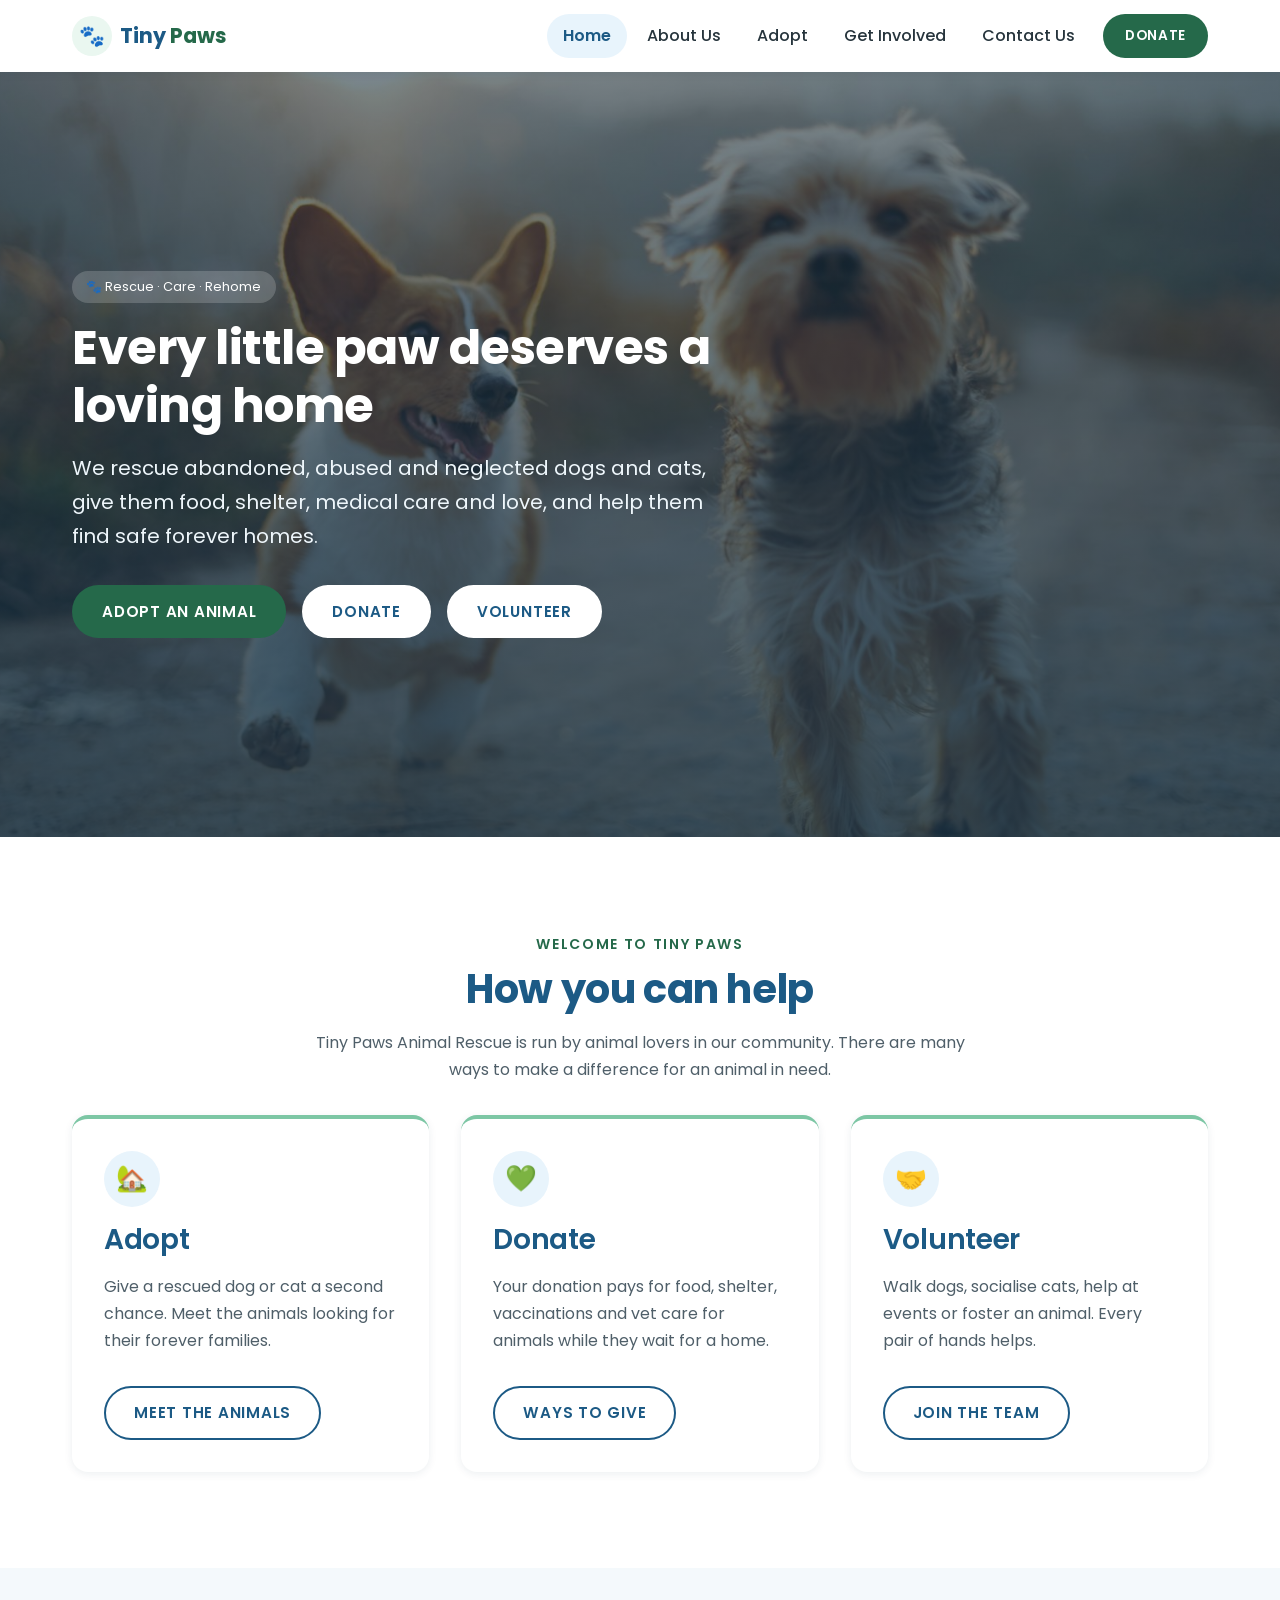
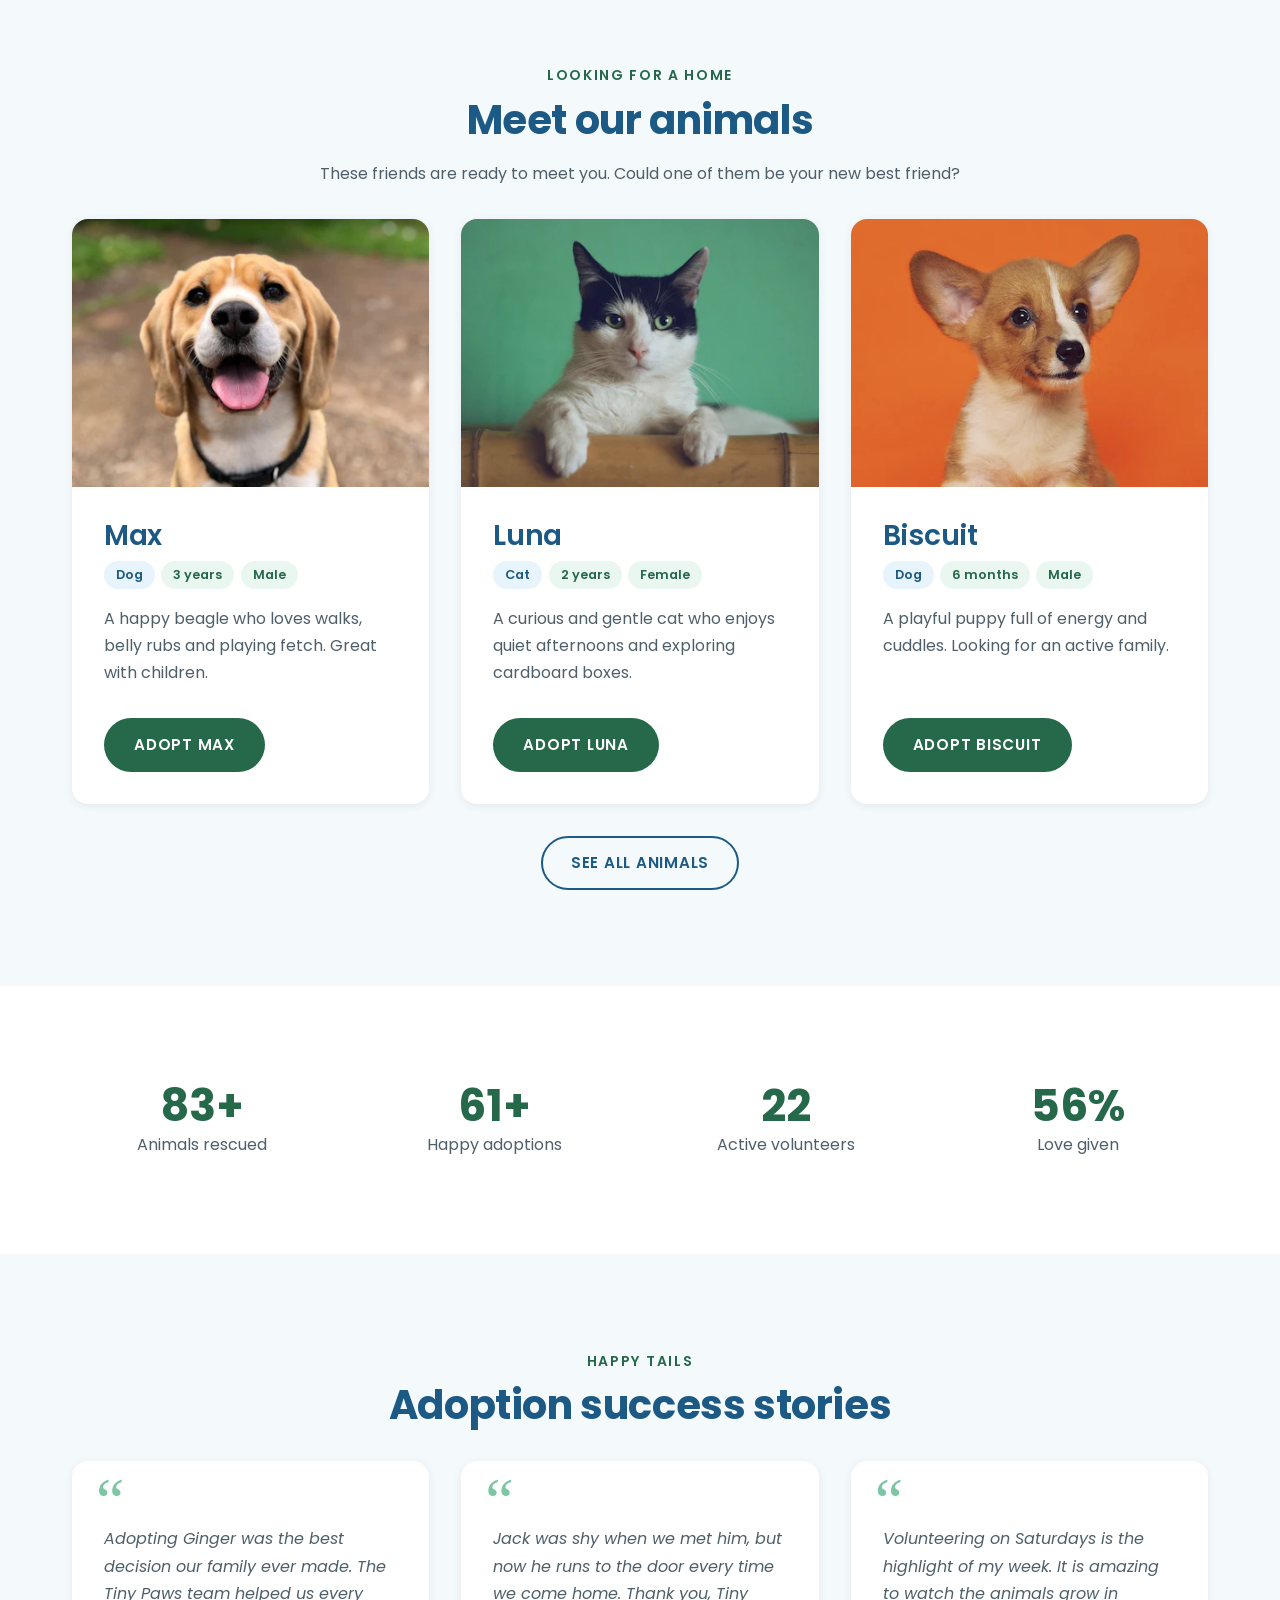
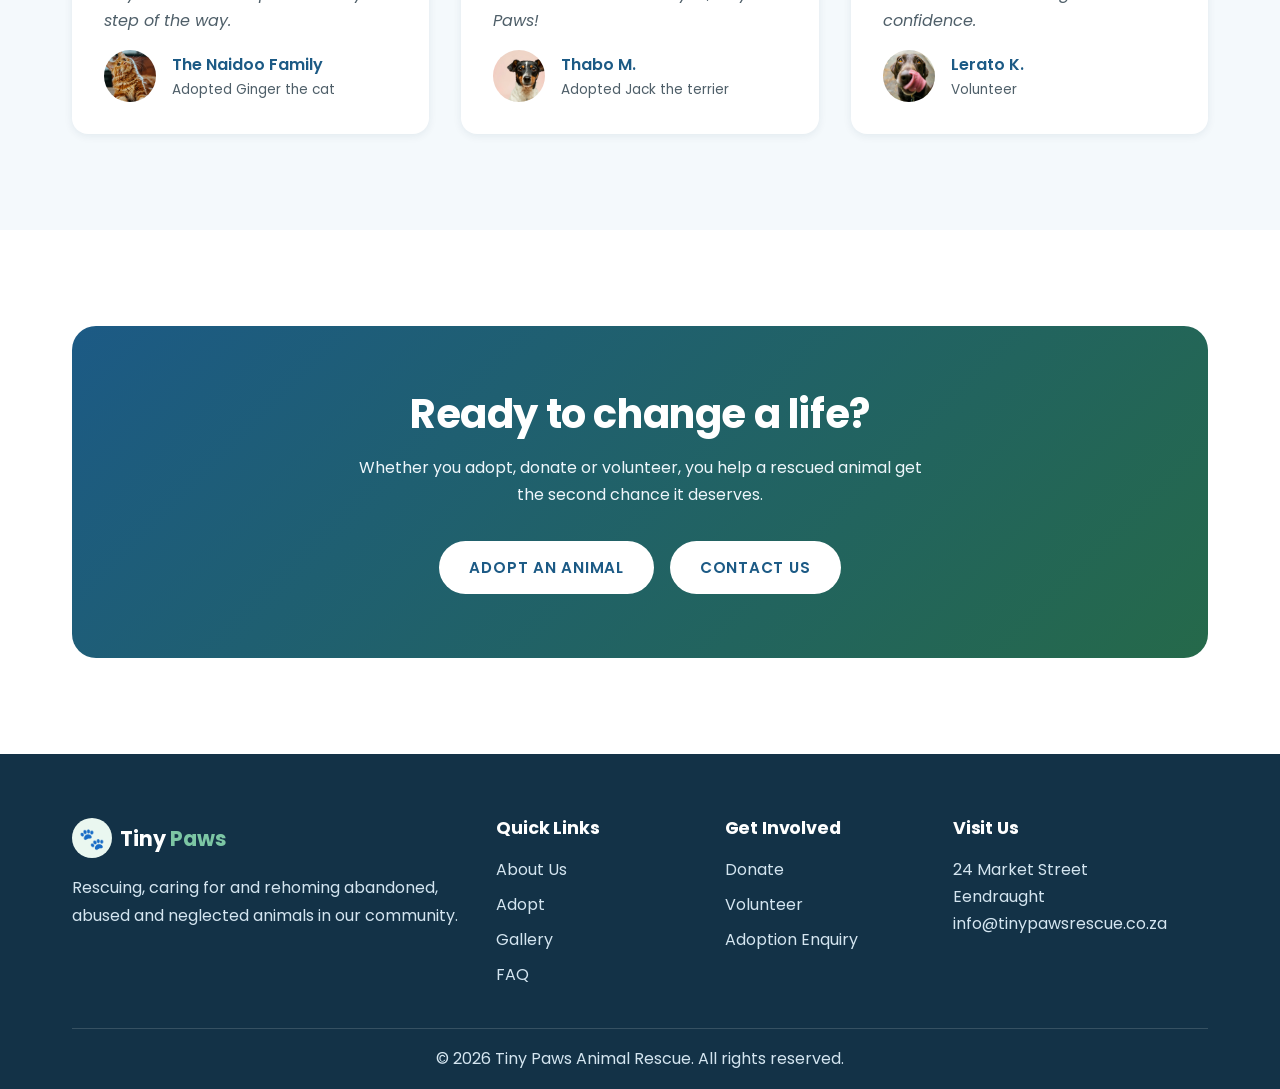
==== commit 0e9dc7f6: "Add main.js with accessible hamburger nav, back-to-top button, scroll reveal, stats counter and sing" ====
--- a/index.html
+++ b/index.html
@@ -291,5 +291,6 @@
       </div>
     </div>
   </footer>
+  <script src="js/main.js" defer></script>
 </body>
 </html>
--- a/css/style.css
+++ b/css/style.css
@@ -1575,3 +1575,27 @@
     max-width: 50% !important;
   }
 }
+
+/* =========================================================
+   PART 3 – JavaScript-driven components
+   ========================================================= */
+
+/* Sticky header shadow */
+.site-header.is-scrolled { box-shadow: var(--shadow-md); }
+
+/* Back-to-top button */
+.back-to-top {
+  position: fixed; right: 1rem; bottom: 1rem; z-index: 900;
+  width: 3rem; height: 3rem; border: 0; border-radius: var(--radius-round);
+  background: var(--color-secondary-dark); color: var(--color-white);
+  font-size: 1.4rem; cursor: pointer; box-shadow: var(--shadow-md);
+  opacity: 0; visibility: hidden; transform: translateY(1rem);
+  transition: opacity var(--transition-base), transform var(--transition-base), visibility var(--transition-base);
+}
+.back-to-top.is-visible { opacity: 1; visibility: visible; transform: translateY(0); }
+.back-to-top:hover { background: var(--color-primary-dark); }
+.back-to-top:focus-visible { outline: 3px solid var(--color-primary); outline-offset: 3px; }
+
+/* Scroll reveal */
+.reveal { opacity: 0; transform: translateY(24px); transition: opacity 0.6s ease, transform 0.6s ease; }
+.reveal.is-revealed { opacity: 1; transform: none; }
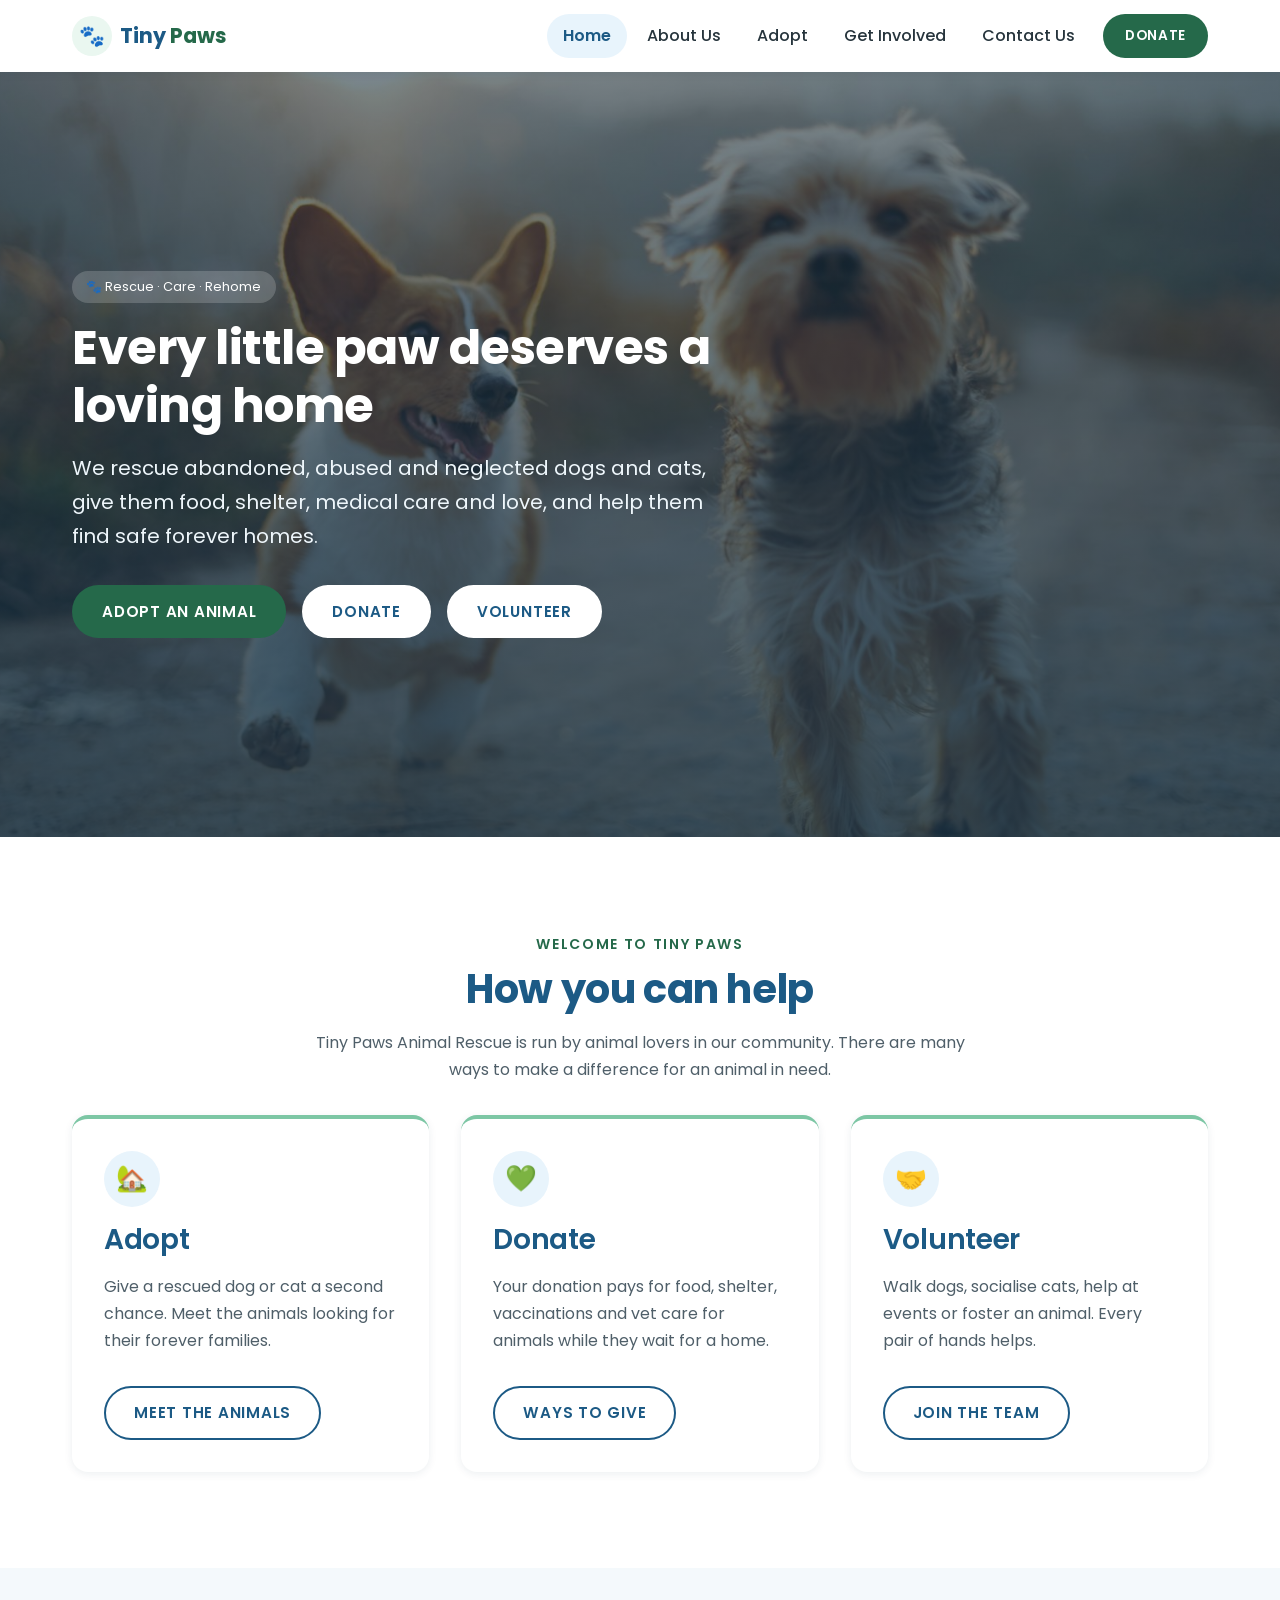
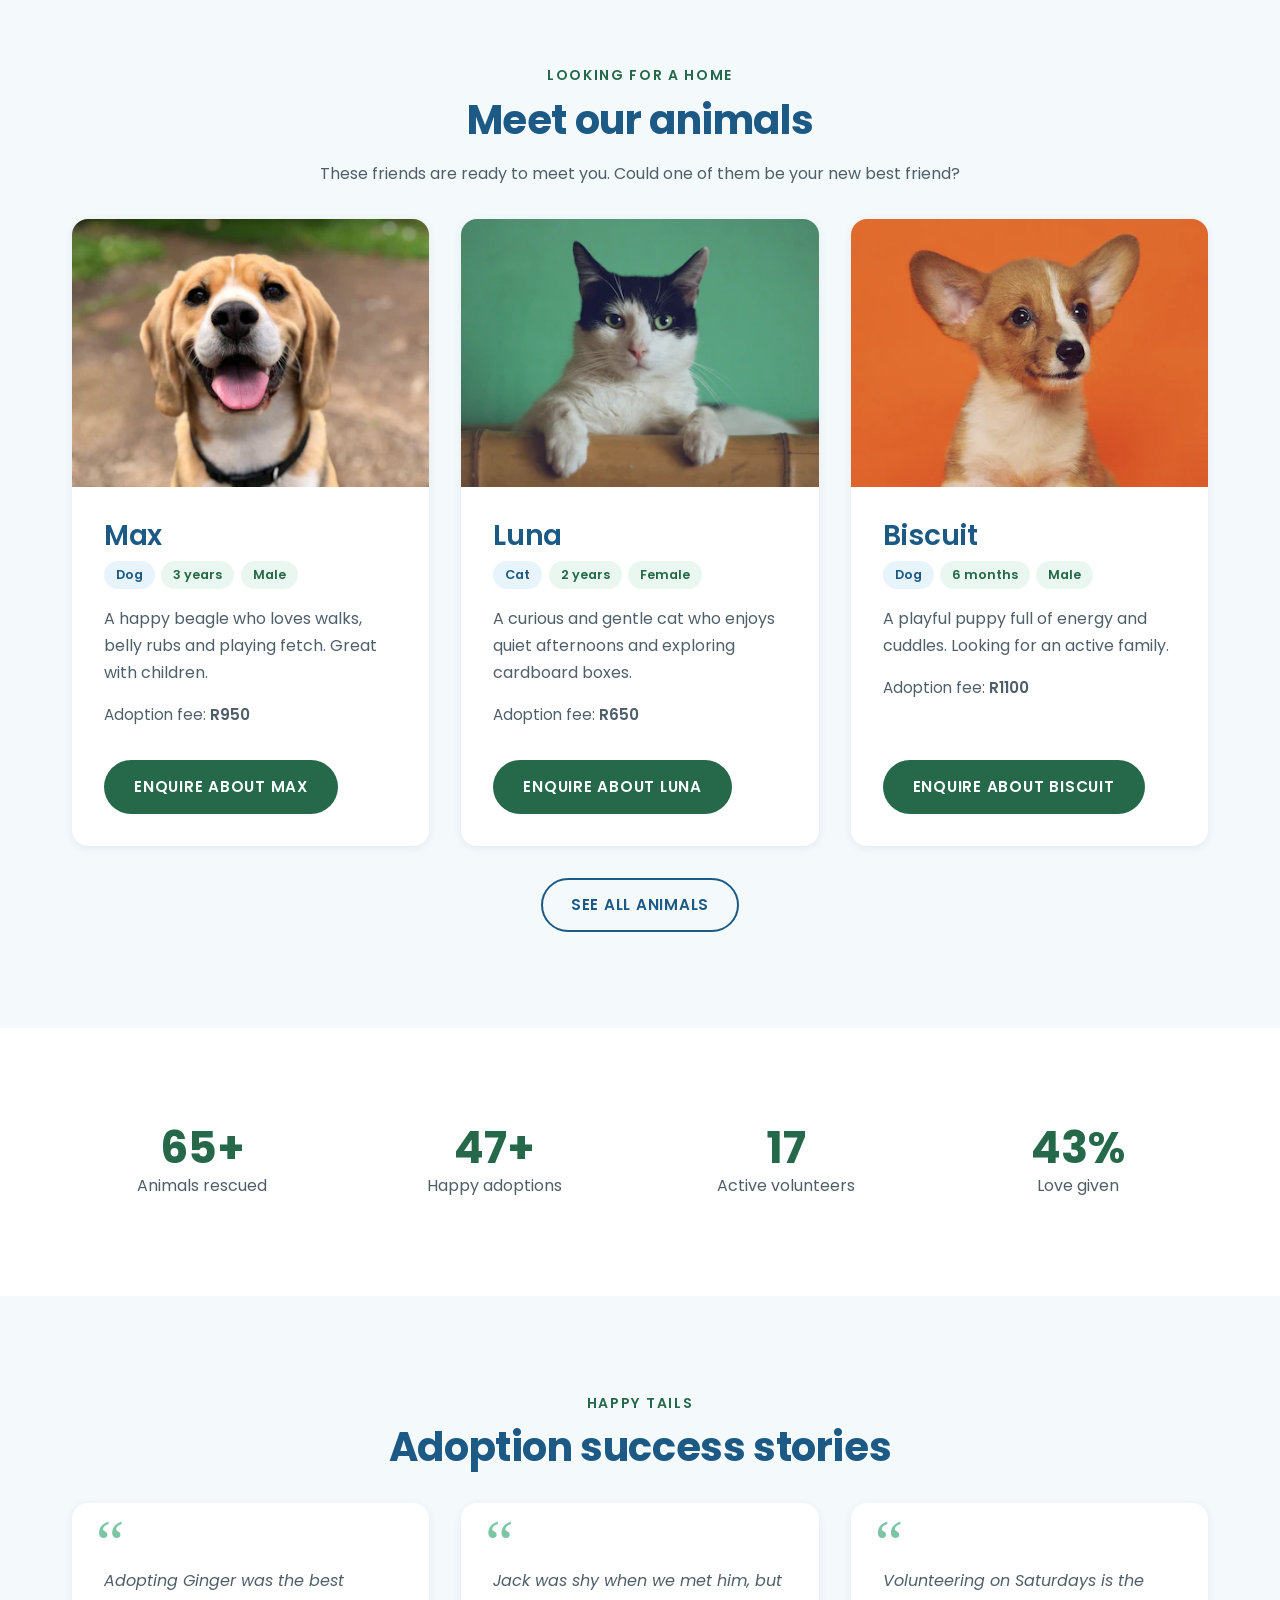
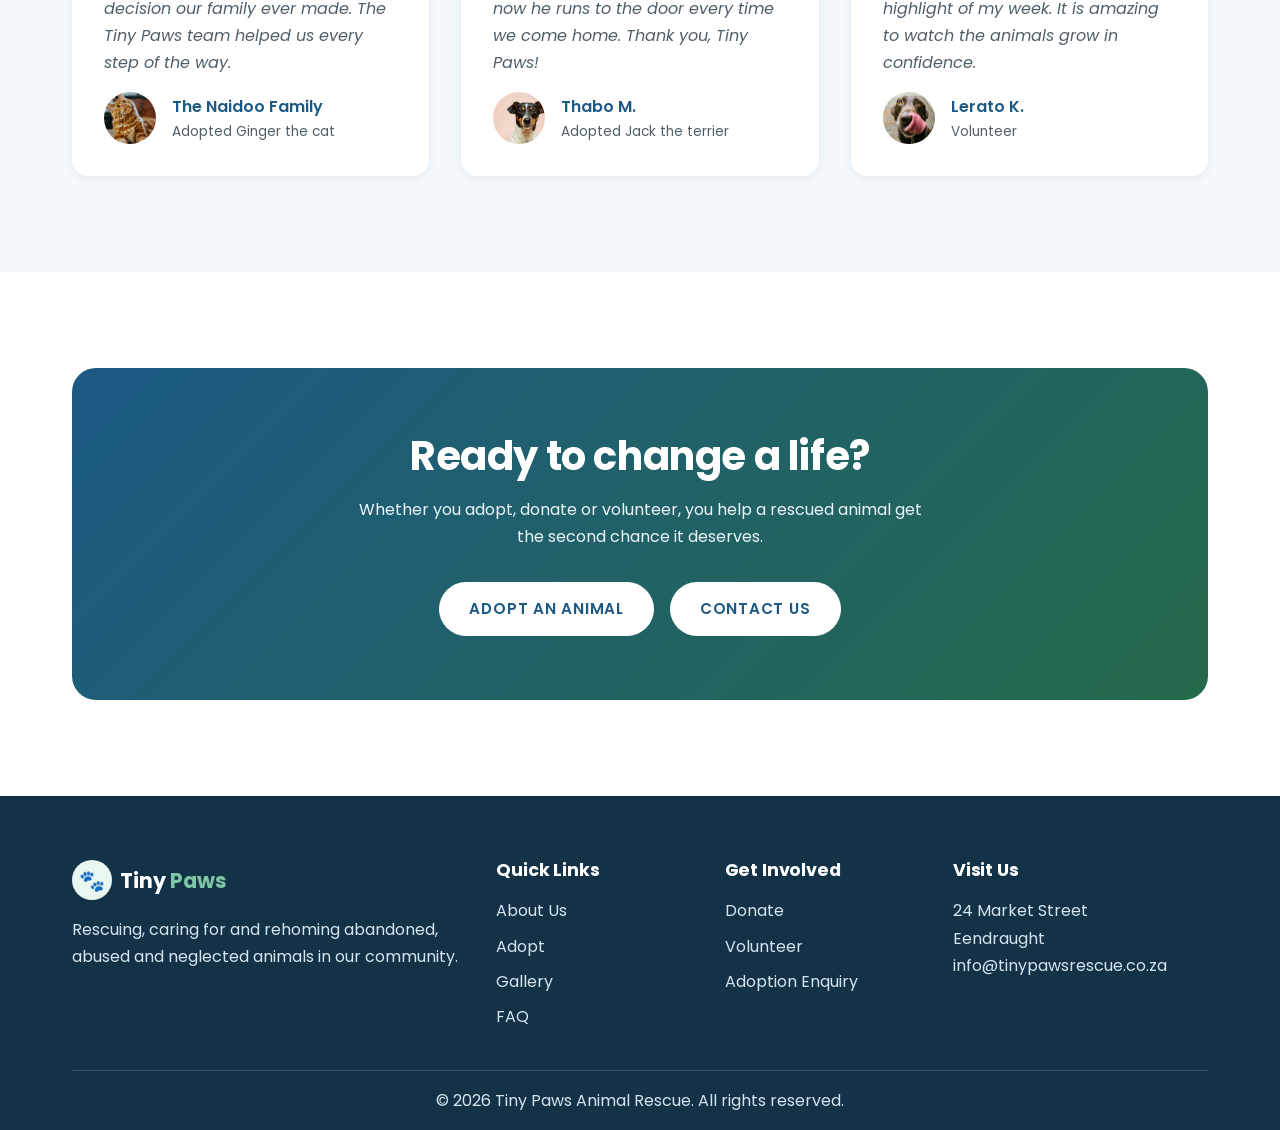
==== commit af973647: "Render adoptable animals from a JavaScript array with live case-insensitive search, category filters" ====
--- a/index.html
+++ b/index.html
@@ -99,57 +99,8 @@
           <p>These friends are ready to meet you. Could one of them be your new best friend?</p>
         </div>
 
-        <div class="card-grid">
-          <article class="animal-card">
-            <picture class="animal-image">
-              <source type="image/webp" srcset="images/beagle-max-400.webp 400w, images/beagle-max-800.webp 800w" sizes="(min-width: 1024px) 380px, (min-width: 769px) 45vw, 100vw">
-              <img src="images/beagle-max-400.jpg" srcset="images/beagle-max-400.jpg 400w, images/beagle-max-800.jpg 800w" sizes="(min-width: 1024px) 380px, (min-width: 769px) 45vw, 100vw" alt="Max, a smiling beagle with a black collar" width="400" height="300" loading="lazy">
-            </picture>
-            <div class="animal-body">
-              <h3>Max</h3>
-              <ul class="tag-list" aria-label="Details">
-                <li class="tag tag-blue">Dog</li>
-                <li class="tag">3 years</li>
-                <li class="tag">Male</li>
-              </ul>
-              <p>A happy beagle who loves walks, belly rubs and playing fetch. Great with children.</p>
-              <a href="adopt.html#adoption-form" class="btn btn-primary">Adopt Max</a>
-            </div>
-          </article>
-
-          <article class="animal-card">
-            <picture class="animal-image">
-              <source type="image/webp" srcset="images/cat-luna-400.webp 400w, images/cat-luna-800.webp 800w" sizes="(min-width: 1024px) 380px, (min-width: 769px) 45vw, 100vw">
-              <img src="images/cat-luna-400.jpg" srcset="images/cat-luna-400.jpg 400w, images/cat-luna-800.jpg 800w" sizes="(min-width: 1024px) 380px, (min-width: 769px) 45vw, 100vw" alt="Luna, a black and white cat peeking out of a box" width="400" height="300" loading="lazy">
-            </picture>
-            <div class="animal-body">
-              <h3>Luna</h3>
-              <ul class="tag-list" aria-label="Details">
-                <li class="tag tag-blue">Cat</li>
-                <li class="tag">2 years</li>
-                <li class="tag">Female</li>
-              </ul>
-              <p>A curious and gentle cat who enjoys quiet afternoons and exploring cardboard boxes.</p>
-              <a href="adopt.html#adoption-form" class="btn btn-primary">Adopt Luna</a>
-            </div>
-          </article>
-
-          <article class="animal-card">
-            <picture class="animal-image">
-              <source type="image/webp" srcset="images/corgi-biscuit-400.webp 400w, images/corgi-biscuit-800.webp 800w" sizes="(min-width: 1024px) 380px, (min-width: 769px) 45vw, 100vw">
-              <img src="images/corgi-biscuit-400.jpg" srcset="images/corgi-biscuit-400.jpg 400w, images/corgi-biscuit-800.jpg 800w" sizes="(min-width: 1024px) 380px, (min-width: 769px) 45vw, 100vw" alt="Biscuit, a corgi-mix puppy with big ears" width="400" height="300" loading="lazy">
-            </picture>
-            <div class="animal-body">
-              <h3>Biscuit</h3>
-              <ul class="tag-list" aria-label="Details">
-                <li class="tag tag-blue">Dog</li>
-                <li class="tag">6 months</li>
-                <li class="tag">Male</li>
-              </ul>
-              <p>A playful puppy full of energy and cuddles. Looking for an active family.</p>
-              <a href="adopt.html#adoption-form" class="btn btn-primary">Adopt Biscuit</a>
-            </div>
-          </article>
+        <div id="featured-animals" class="card-grid">
+          <noscript><p>Please enable JavaScript to see our featured animals.</p></noscript>
         </div>
 
         <div class="section-footer">
@@ -291,6 +242,7 @@
       </div>
     </div>
   </footer>
+  <script src="js/animals.js" defer></script>
   <script src="js/main.js" defer></script>
 </body>
 </html>
--- a/css/style.css
+++ b/css/style.css
@@ -1599,3 +1599,20 @@
 /* Scroll reveal */
 .reveal { opacity: 0; transform: translateY(24px); transition: opacity 0.6s ease, transform 0.6s ease; }
 .reveal.is-revealed { opacity: 1; transform: none; }
+
+/* Animal search + filters */
+.animal-toolbar { display: flex; flex-wrap: wrap; gap: var(--space-sm); align-items: flex-end; justify-content: space-between; margin-bottom: var(--space-sm); }
+.search-field { flex: 1 1 260px; }
+.filter-group { display: flex; flex-wrap: wrap; gap: 0.5rem; }
+.filter-btn {
+  min-height: 44px; padding: 0.5rem 1.1rem; border: 2px solid var(--color-primary-dark); border-radius: var(--radius-pill);
+  background: var(--color-white); color: var(--color-primary-dark); font: inherit; font-weight: 600; cursor: pointer;
+  transition: background var(--transition-fast), color var(--transition-fast);
+}
+.filter-btn:hover, .filter-btn[aria-pressed="true"] { background: var(--color-primary-dark); color: var(--color-white); }
+.filter-btn:focus-visible, .link-btn:focus-visible { outline: 3px solid var(--color-primary); outline-offset: 2px; }
+.animal-status { color: var(--color-text-muted); font-size: 0.95rem; margin-bottom: var(--space-sm); }
+.animal-fee { font-size: 0.95rem; color: var(--color-secondary-dark); }
+.no-results { grid-column: 1 / -1; text-align: center; padding: var(--space-md); background: var(--color-bg-light); border-radius: var(--radius-md); }
+.no-results-icon { font-size: 2.5rem; margin: 0; }
+.link-btn { background: none; border: 0; padding: 0; font: inherit; color: var(--color-primary-dark); text-decoration: underline; cursor: pointer; }
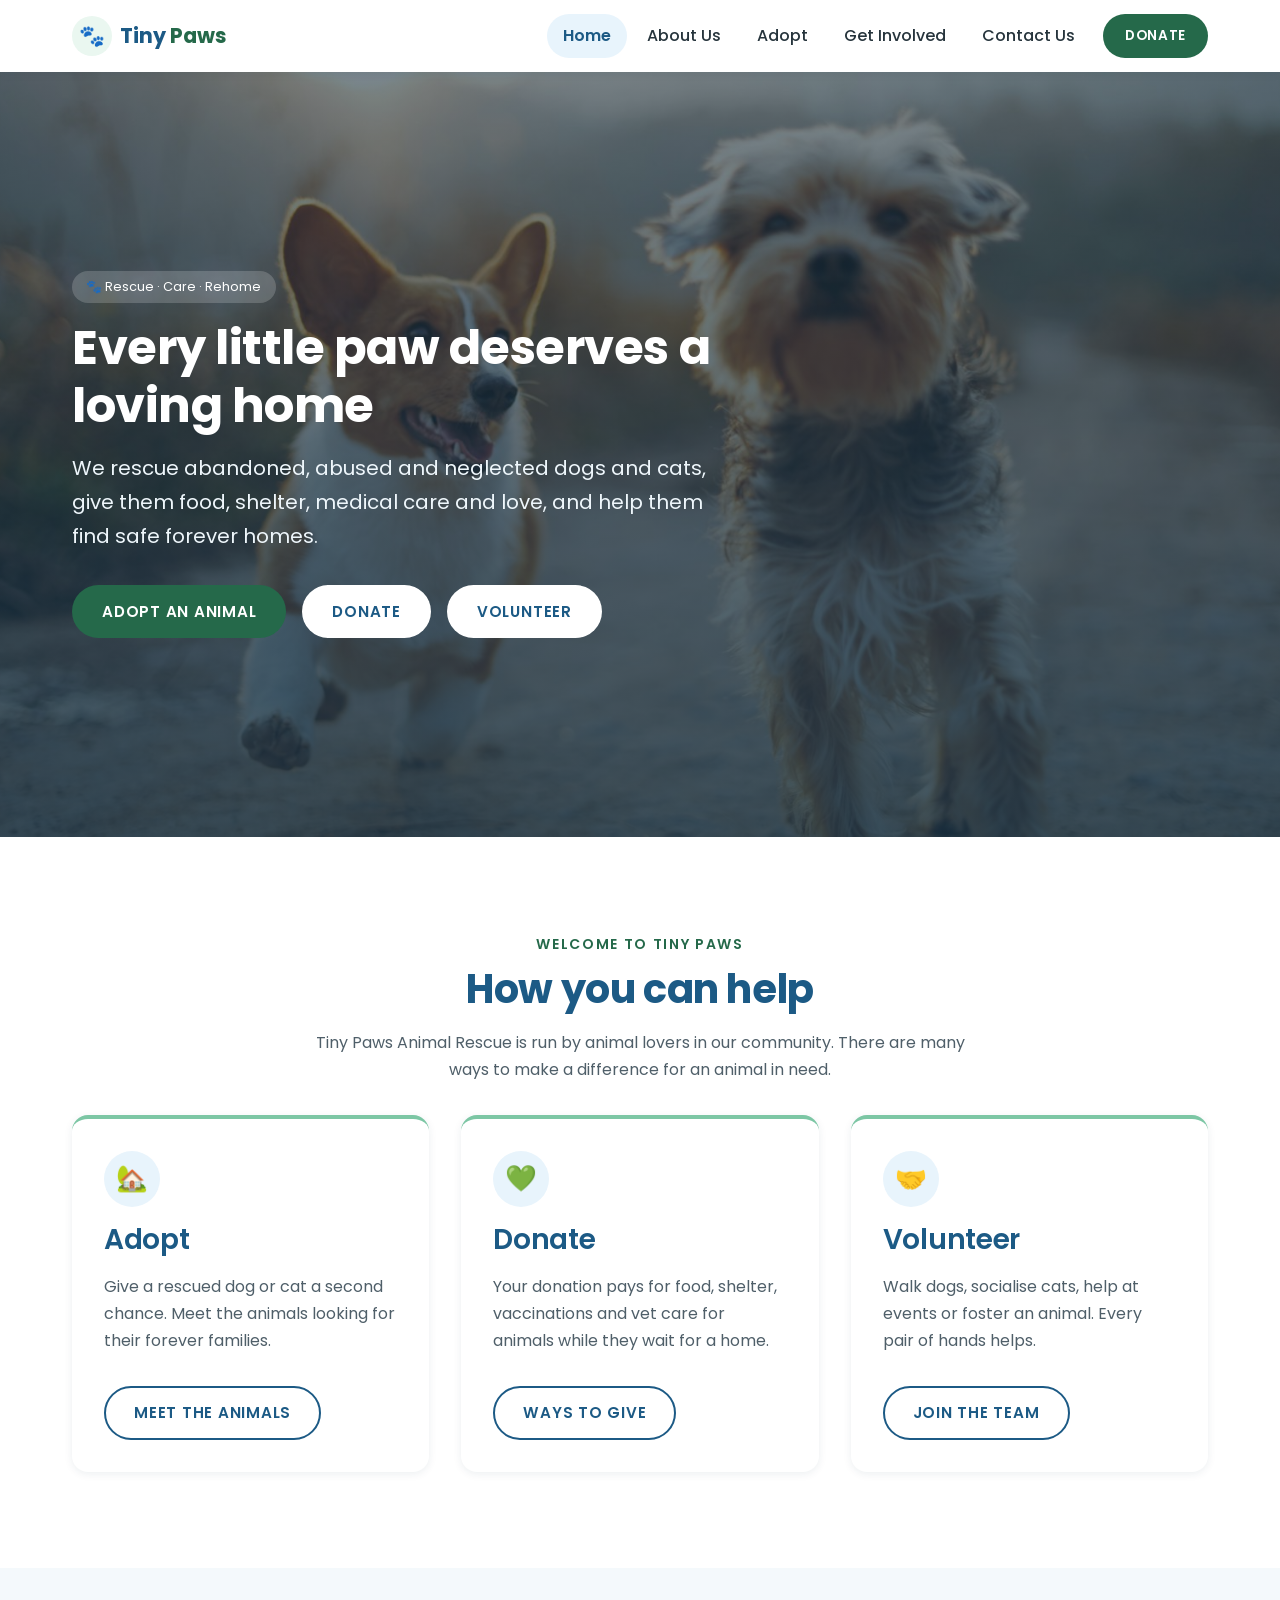
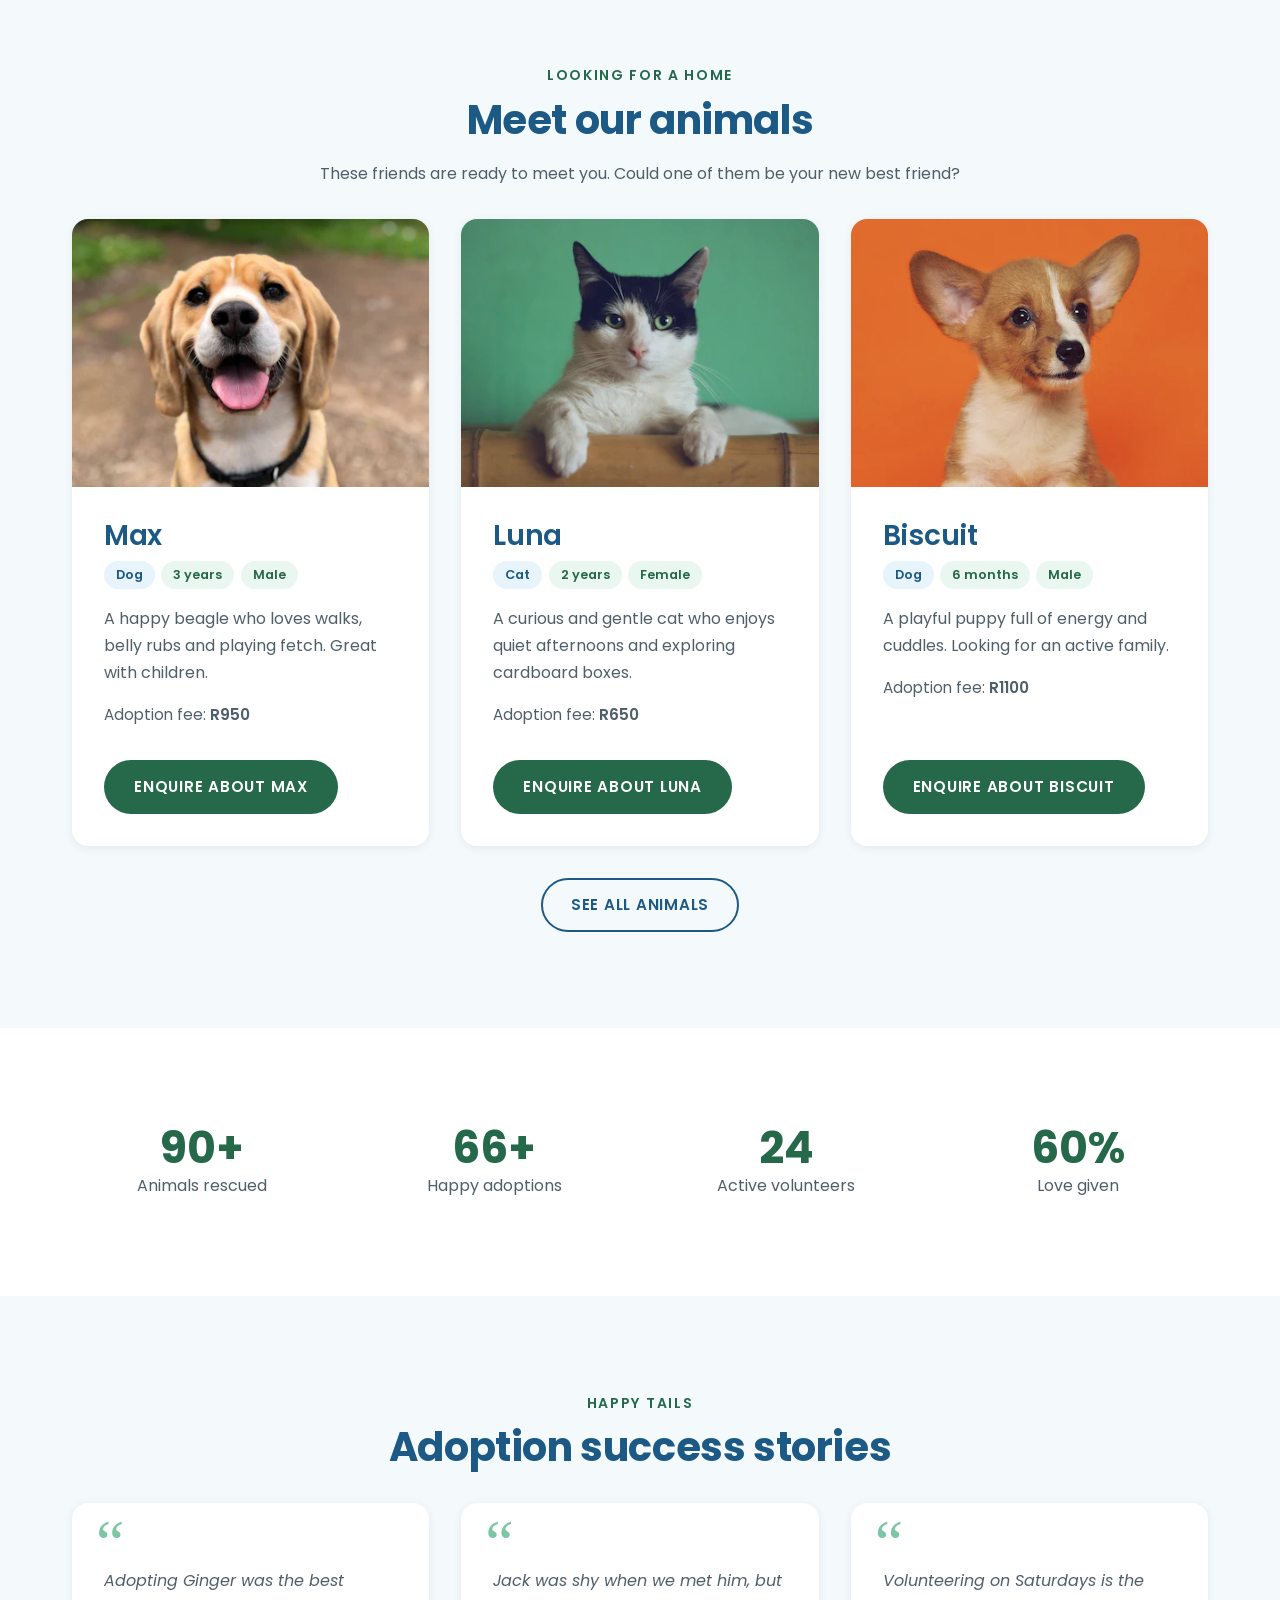
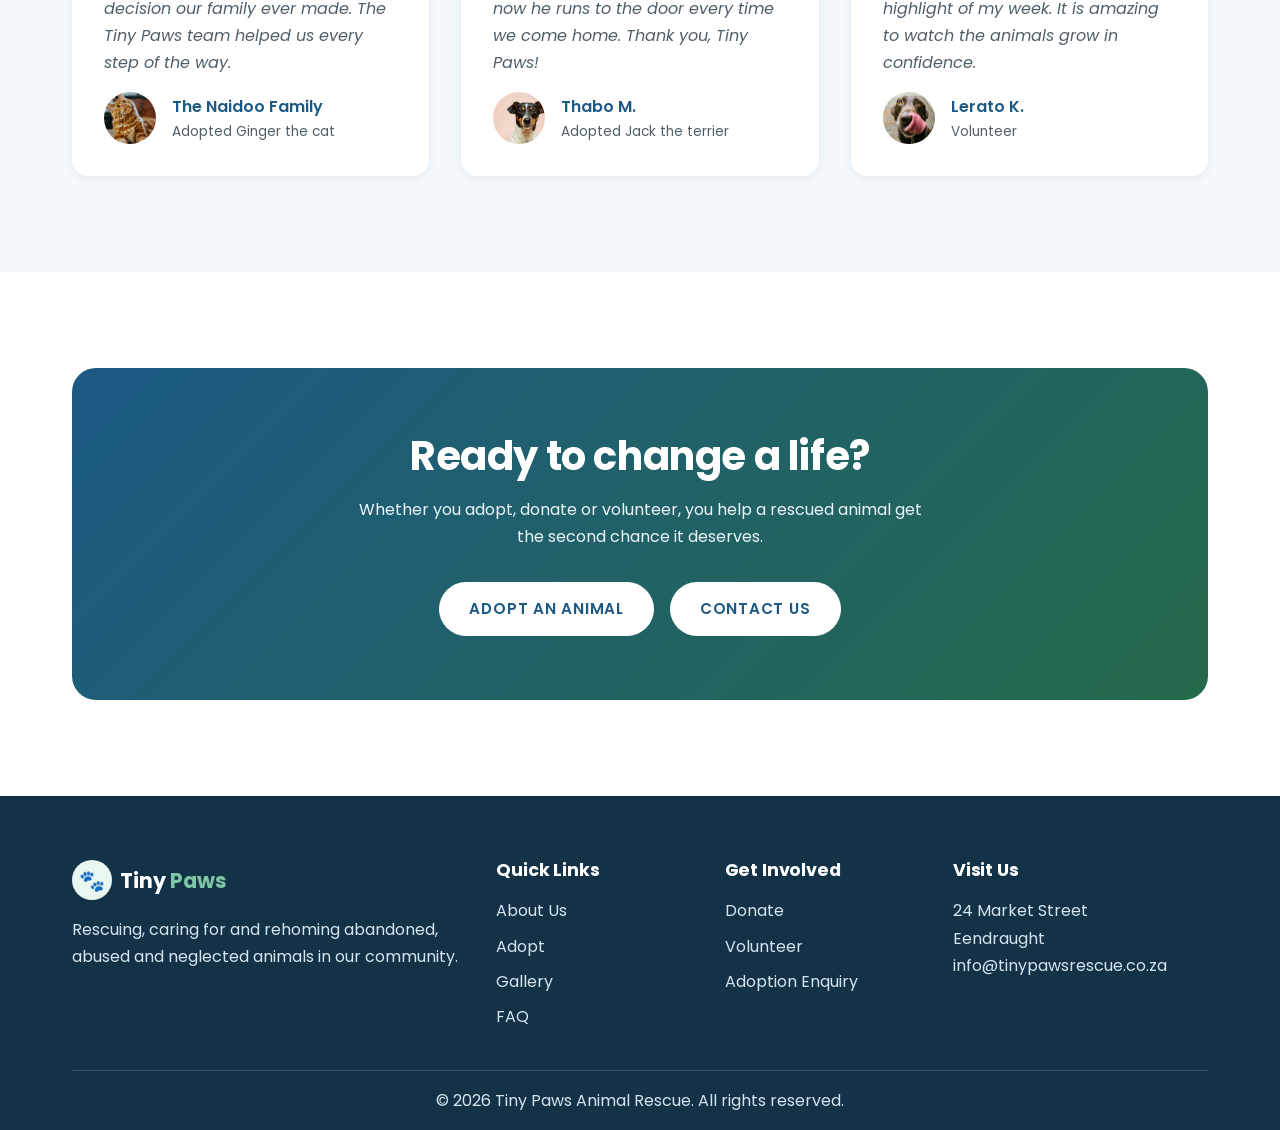
==== commit 31ee1aa4: "Improve SEO: unique 50-60 char titles, 150-160 char descriptions, tailored keywords, Open Graph tags" ====
--- a/index.html
+++ b/index.html
@@ -3,11 +3,24 @@
 <head>
   <meta charset="UTF-8">
   <meta name="viewport" content="width=device-width, initial-scale=1.0">
-  <meta name="description" content="Tiny Paws Animal Rescue rescues and cares for abandoned, abused and neglected dogs and cats in Eendraught and helps them find loving forever homes.">
-  <title>Tiny Paws Animal Rescue | Home</title>
+  <title>Tiny Paws Animal Rescue | Adopt Dogs and Cats in Eendraught</title>
+  <meta name="description" content="Tiny Paws Animal Rescue in Eendraught rescues abandoned dogs and cats and finds them loving homes. Adopt a pet, donate or volunteer to help an animal today.">
+  <meta name="keywords" content="animal rescue Eendraught, adopt a dog, adopt a cat, pet adoption South Africa, Tiny Paws">
+  <meta name="author" content="Gugu Khambula">
+  <link rel="canonical" href="https://khambulatiny.github.io/tiny-paws-animal-rescue/">
+  <meta property="og:type" content="website">
+  <meta property="og:site_name" content="Tiny Paws Animal Rescue">
+  <meta property="og:title" content="Tiny Paws Animal Rescue | Adopt Dogs and Cats in Eendraught">
+  <meta property="og:description" content="Tiny Paws Animal Rescue in Eendraught rescues abandoned dogs and cats and finds them loving homes. Adopt a pet, donate or volunteer to help an animal today.">
+  <meta property="og:url" content="https://khambulatiny.github.io/tiny-paws-animal-rescue/">
+  <meta property="og:image" content="https://khambulatiny.github.io/tiny-paws-animal-rescue/images/rescue-puppy-hero-1600.jpg">
+  <meta property="og:locale" content="en_ZA">
+  <meta name="twitter:card" content="summary_large_image">
+  <meta name="theme-color" content="#1c5a85">
   <link rel="preconnect" href="https://fonts.googleapis.com">
   <link rel="preconnect" href="https://fonts.gstatic.com" crossorigin>
   <link href="https://fonts.googleapis.com/css2?family=Poppins:wght@400;500;600;700&display=swap" rel="stylesheet">
+  <link rel="icon" href="data:image/svg+xml,%3Csvg xmlns=%22http://www.w3.org/2000/svg%22 viewBox=%220 0 100 100%22%3E%3Ctext y=%22.9em%22 font-size=%2290%22%3E%F0%9F%90%BE%3C/text%3E%3C/svg%3E">
   <link rel="stylesheet" href="css/style.css">
 </head>
 <body>
@@ -148,7 +161,7 @@
               <p>Adopting Ginger was the best decision our family ever made. The Tiny Paws team helped us every step of the way.</p>
             </blockquote>
             <figcaption class="testimonial-author">
-              <img src="images/cat-ginger-400.jpg" alt="" width="52" height="52" loading="lazy">
+              <img src="images/cat-ginger-400.jpg" alt="Ginger the orange cat, adopted by the Naidoo family" width="52" height="52" loading="lazy">
               <span>
                 <span class="testimonial-name">The Naidoo Family</span>
                 <span class="testimonial-role">Adopted Ginger the cat</span>
@@ -161,7 +174,7 @@
               <p>Jack was shy when we met him, but now he runs to the door every time we come home. Thank you, Tiny Paws!</p>
             </blockquote>
             <figcaption class="testimonial-author">
-              <img src="images/terrier-jack-400.jpg" alt="" width="52" height="52" loading="lazy">
+              <img src="images/terrier-jack-400.jpg" alt="Jack the Jack Russell terrier, adopted by Thabo" width="52" height="52" loading="lazy">
               <span>
                 <span class="testimonial-name">Thabo M.</span>
                 <span class="testimonial-role">Adopted Jack the terrier</span>
@@ -174,7 +187,7 @@
               <p>Volunteering on Saturdays is the highlight of my week. It is amazing to watch the animals grow in confidence.</p>
             </blockquote>
             <figcaption class="testimonial-author">
-              <img src="images/labrador-happy-400.jpg" alt="" width="52" height="52" loading="lazy">
+              <img src="images/labrador-happy-400.jpg" alt="A happy labrador from a Saturday volunteer walk" width="52" height="52" loading="lazy">
               <span>
                 <span class="testimonial-name">Lerato K.</span>
                 <span class="testimonial-role">Volunteer</span>
--- a/css/style.css
+++ b/css/style.css
@@ -522,10 +522,10 @@
   padding-block: var(--space-lg);
   color: var(--color-white);
   background-color: var(--color-primary-dark);
-  background-image: url("../images/hero-800.jpg");
+  background-image: url("../images/rescue-puppy-hero-800.jpg");
   background-image: image-set(
-    url("../images/hero-800.jpg") 1x,
-    url("../images/hero-1600.jpg") 2x
+    url("../images/rescue-puppy-hero-800.jpg") 1x,
+    url("../images/rescue-puppy-hero-1600.jpg") 2x
   );
   background-size: cover;
   background-position: center 30%;
@@ -1447,7 +1447,7 @@
 
   .hero-section {
     min-height: 85vh;
-    background-image: url("../images/hero-1600.jpg");
+    background-image: url("../images/rescue-puppy-hero-1600.jpg");
   }
 
   .split-section {
@@ -1616,3 +1616,67 @@
 .no-results { grid-column: 1 / -1; text-align: center; padding: var(--space-md); background: var(--color-bg-light); border-radius: var(--radius-md); }
 .no-results-icon { font-size: 2.5rem; margin: 0; }
 .link-btn { background: none; border: 0; padding: 0; font: inherit; color: var(--color-primary-dark); text-decoration: underline; cursor: pointer; }
+
+/* Gallery lightbox */
+.gallery-item { cursor: zoom-in; }
+.gallery-item:focus-visible { outline: 3px solid var(--color-primary-dark); outline-offset: 3px; }
+.gallery-item img { transition: transform var(--transition-base); }
+.gallery-item:hover img { transform: scale(1.05); }
+.lightbox {
+  position: fixed; inset: 0; z-index: 2000; display: flex; align-items: center; justify-content: center;
+  padding: 1rem; background: rgba(10, 25, 35, 0.92);
+}
+.lightbox[hidden] { display: none; }
+.lightbox-figure { margin: 0; max-width: min(900px, 100%); text-align: center; }
+.lightbox-img { max-width: 100%; max-height: 78vh; width: auto; height: auto; border-radius: var(--radius-md); box-shadow: var(--shadow-lg); }
+.lightbox-caption { color: var(--color-white); margin-top: 0.75rem; font-weight: 500; }
+.lightbox-btn {
+  position: absolute; width: 3rem; height: 3rem; border: 0; border-radius: var(--radius-round);
+  background: rgba(255, 255, 255, 0.15); color: var(--color-white); font-size: 2rem; line-height: 1; cursor: pointer;
+}
+.lightbox-btn:hover { background: rgba(255, 255, 255, 0.3); }
+.lightbox-btn:focus-visible { outline: 3px solid var(--color-primary); outline-offset: 2px; }
+.lightbox-close { top: 1rem; right: 1rem; }
+.lightbox-prev { left: 0.5rem; top: 50%; transform: translateY(-50%); }
+.lightbox-next { right: 0.5rem; top: 50%; transform: translateY(-50%); }
+body.lightbox-open { overflow: hidden; }
+
+/* Leaflet map */
+.map-frame {
+  width: 100%; height: clamp(300px, 50vh, 460px); border-radius: var(--radius-lg);
+  border: 3px solid var(--color-primary); box-shadow: var(--shadow-md); overflow: hidden; z-index: 0;
+}
+.map-pin { display: flex; align-items: center; justify-content: center; font-size: 1.5rem;
+  background: var(--color-secondary-dark); border: 3px solid var(--color-white); border-radius: 50% 50% 50% 0;
+  transform: rotate(-45deg); box-shadow: var(--shadow-md); }
+.map-pin span { transform: rotate(45deg); }
+.leaflet-popup-content { font-family: var(--font-body); }
+.leaflet-popup-content a { color: var(--color-primary-dark); font-weight: 600; }
+.map-note { text-align: center; margin-top: var(--space-xs); }
+.map-fallback { padding: var(--space-md); text-align: center; }
+
+/* Form validation + results */
+.form-control.is-invalid { border-color: var(--color-error); background-color: #fff6f5; }
+.form-control.is-valid { border-color: var(--color-secondary-dark); }
+.form-control:focus-visible { outline: 3px solid var(--color-primary); outline-offset: 1px; }
+.field-error { color: var(--color-error); font-size: 0.875rem; margin: 0.35rem 0 0; min-height: 0; }
+.field-error:empty { display: none; }
+.field-error::before { content: "⚠ "; }
+.consent-item { display: flex; gap: 0.6rem; align-items: flex-start; }
+.consent-item input { width: 1.25rem; height: 1.25rem; margin-top: 0.2rem; flex-shrink: 0; accent-color: var(--color-secondary-dark); }
+.consent-item input.is-invalid { outline: 2px solid var(--color-error); }
+.form-result { margin-top: var(--space-sm); padding: var(--space-sm); border-radius: var(--radius-md); border-left: 6px solid; }
+.form-result:focus { outline: none; }
+.form-result h3, .form-result h4 { margin-top: 0; margin-bottom: 0.4rem; }
+.form-result h4 { margin-top: 0.8rem; font-size: 1rem; }
+.form-result-success { background: var(--color-secondary-light); border-color: var(--color-secondary-dark); }
+.form-result-error { background: #fdecea; border-color: var(--color-error); }
+.estimate-table { width: 100%; border-collapse: collapse; font-size: 0.95rem; }
+.estimate-table td, .estimate-table th { padding: 0.4rem 0; border-bottom: 1px solid var(--color-border); text-align: left; }
+.estimate-table td:last-child, .estimate-table tfoot td { text-align: right; white-space: nowrap; }
+.estimate-table tfoot th, .estimate-table tfoot td { font-weight: 700; border-bottom: 0; }
+.result-tips { margin: 0.6rem 0 0; padding-left: 1.2rem; }
+.spinner { display: none; width: 1rem; height: 1rem; margin-left: 0.5rem; border: 2px solid rgba(255,255,255,0.5); border-top-color: #fff; border-radius: 50%; animation: spin 0.8s linear infinite; vertical-align: middle; }
+.is-loading .spinner { display: inline-block; }
+.btn:disabled { opacity: 0.75; cursor: progress; }
+@keyframes spin { to { transform: rotate(360deg); } }
